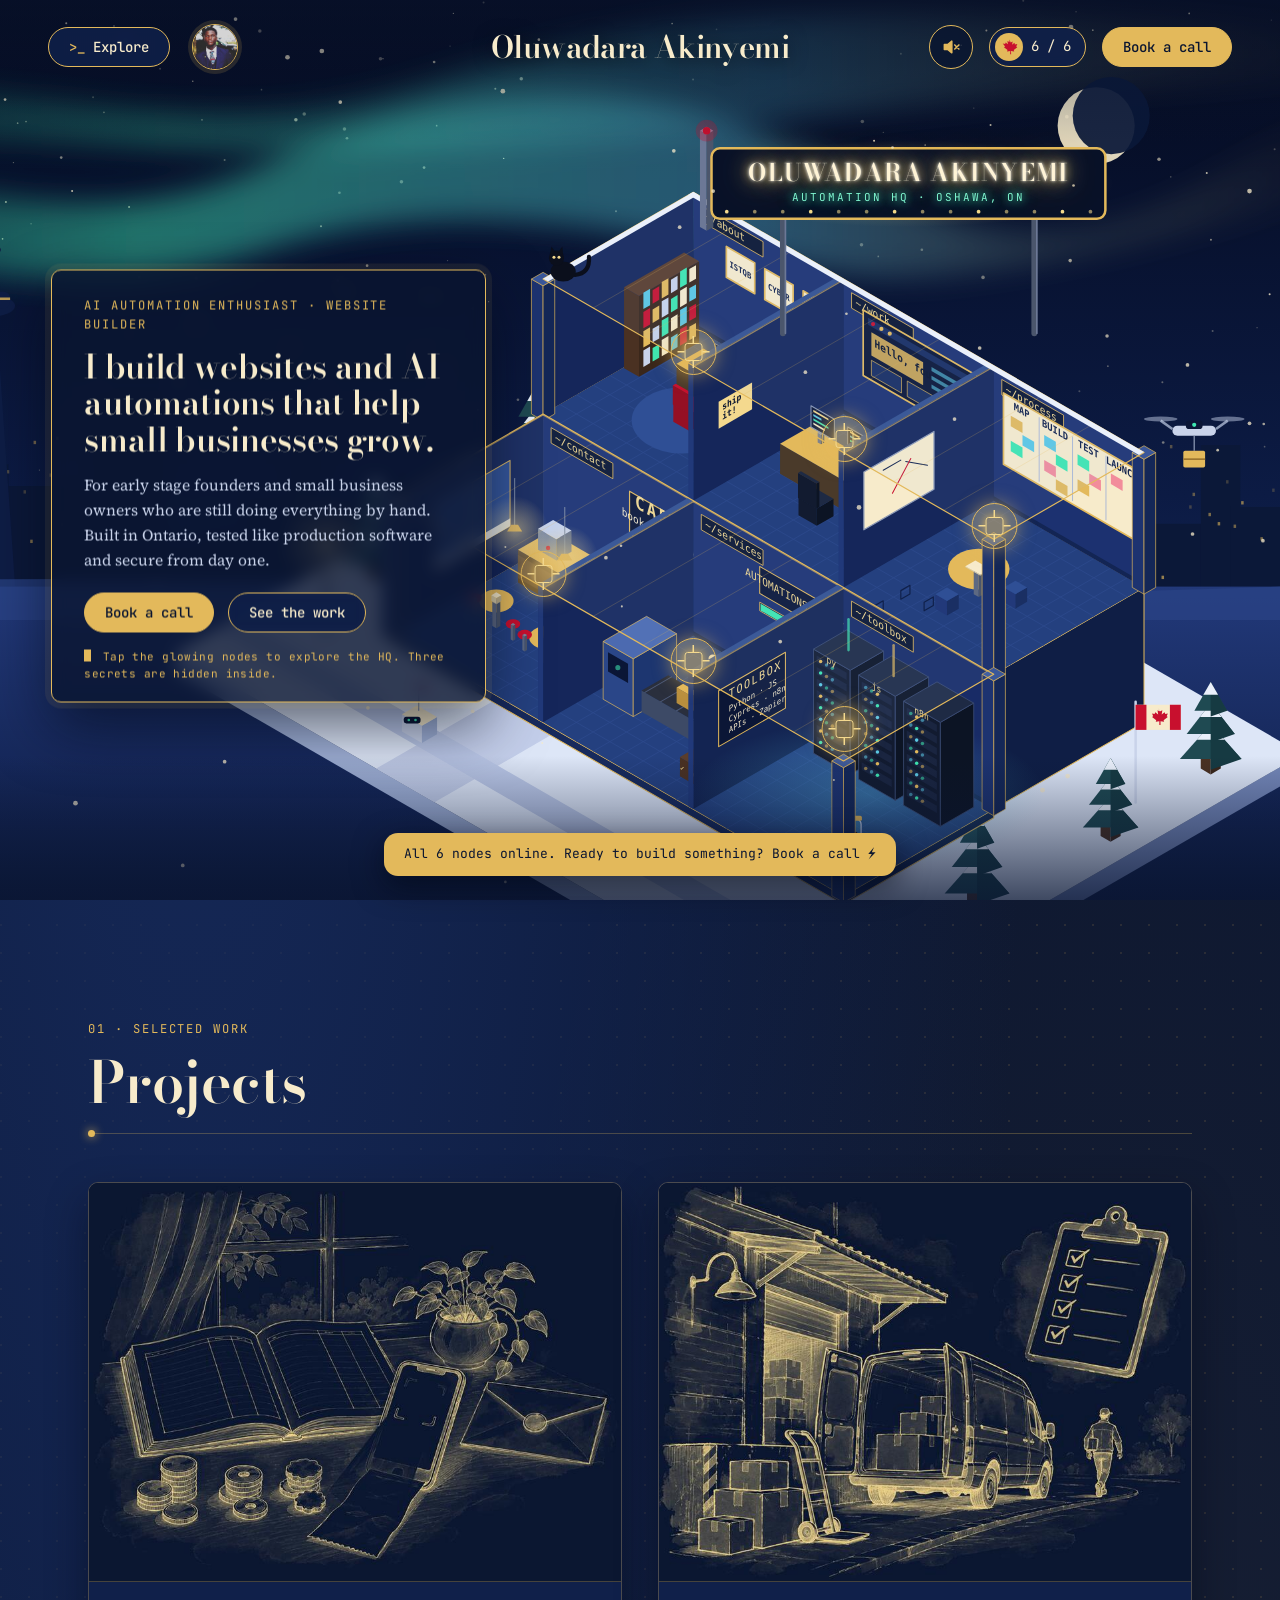
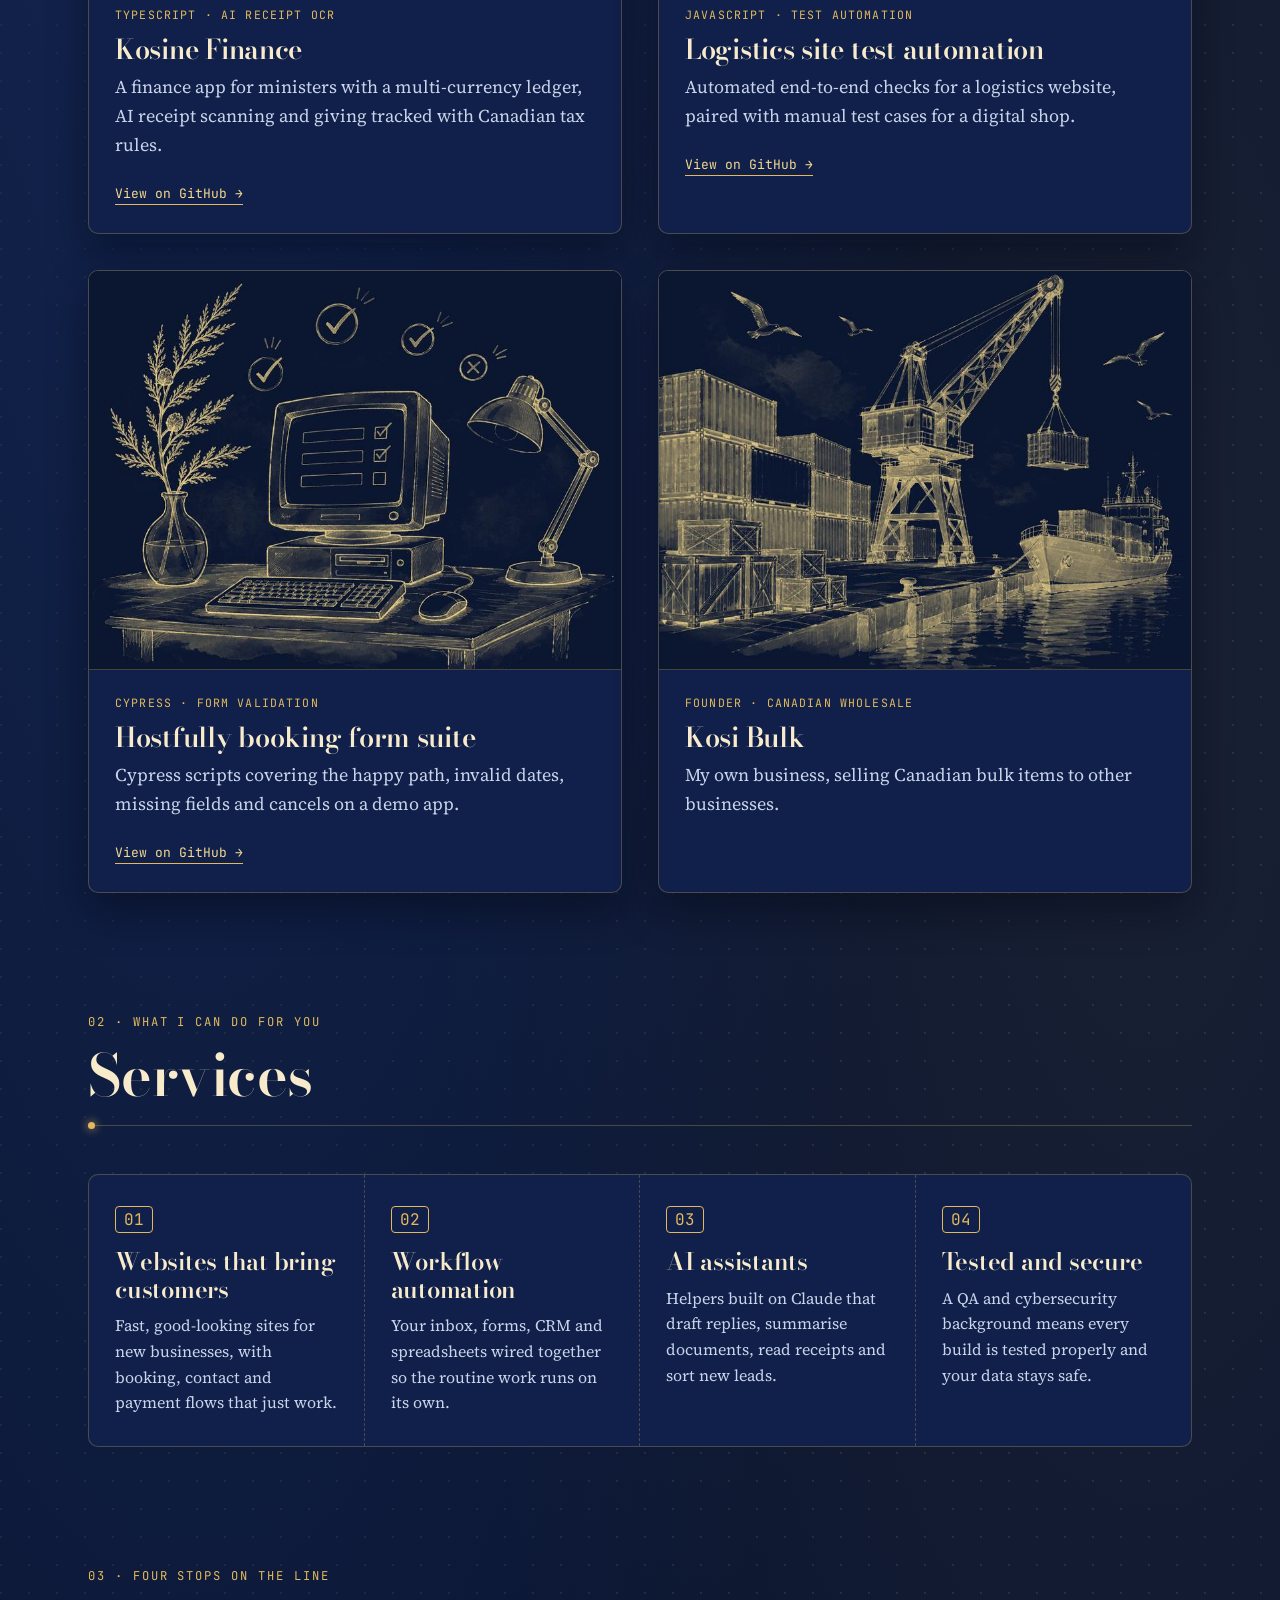
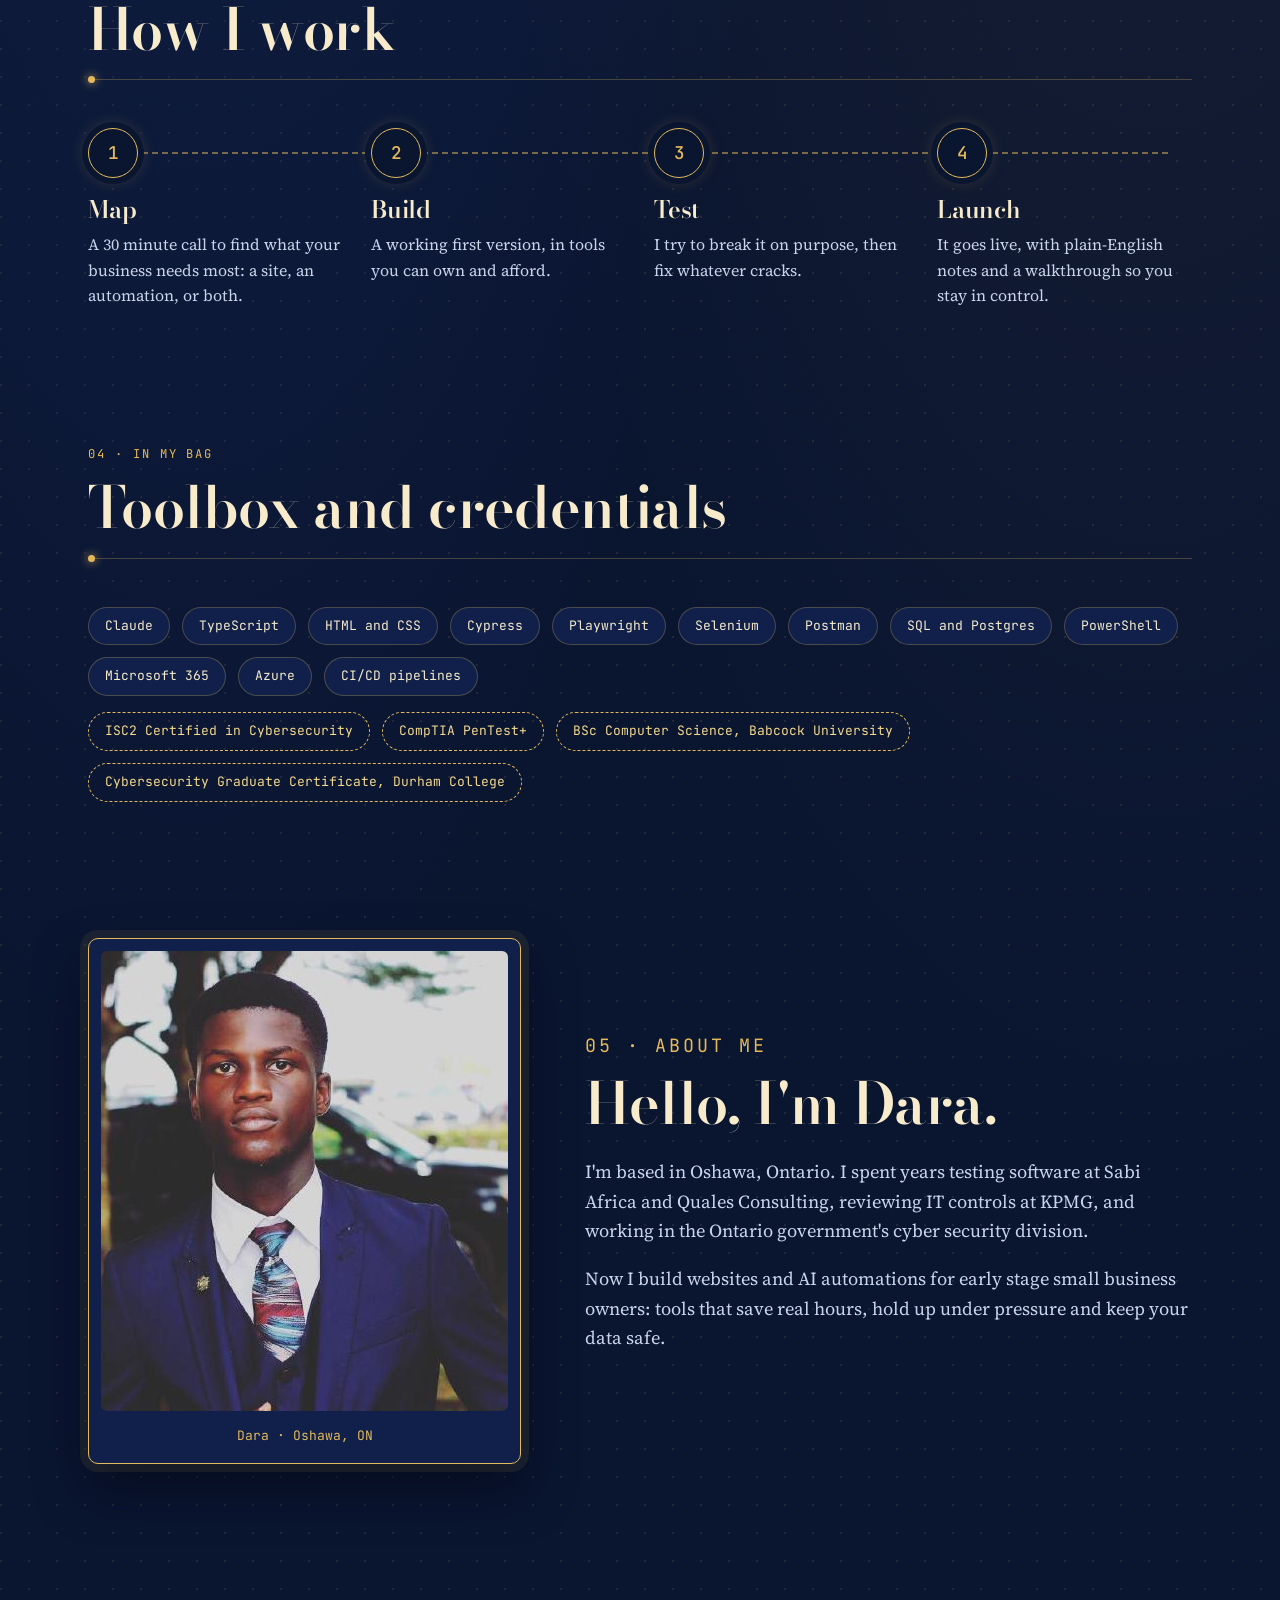
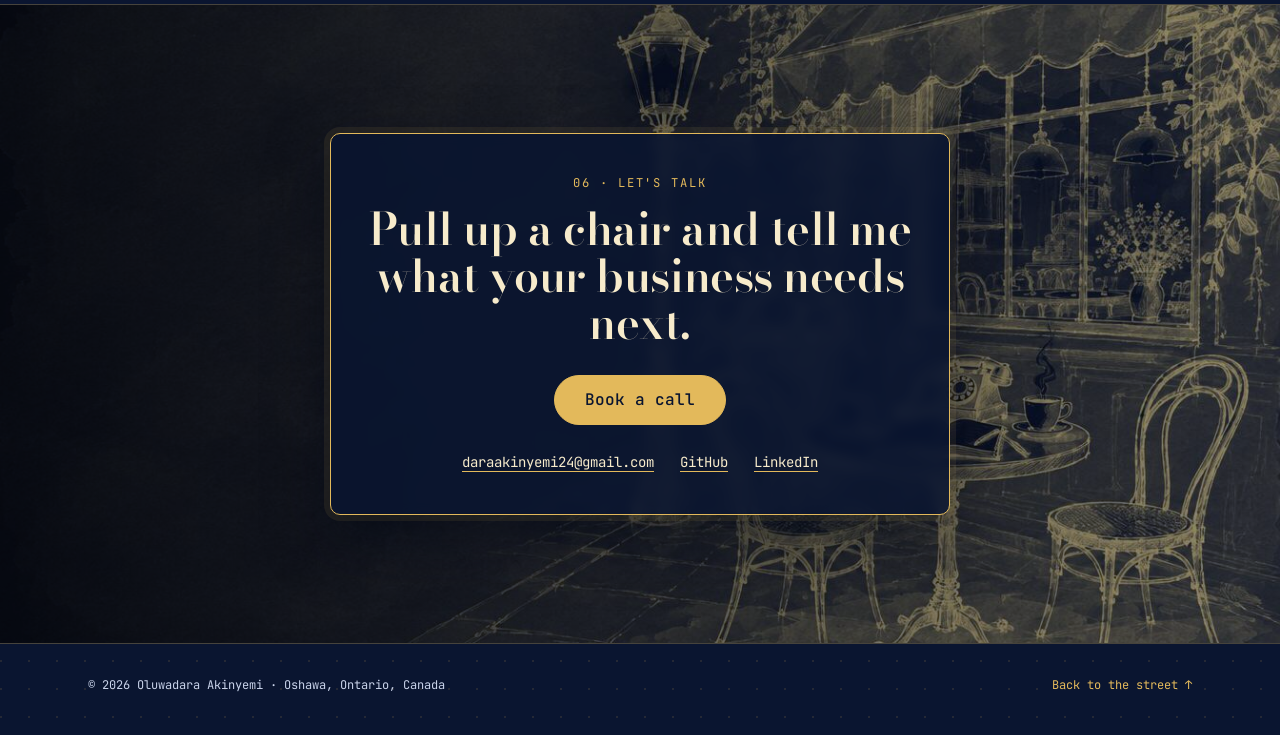
==== index.html @ 040e8339 "Add portfolio site: automation HQ hero, music, Kosi Bulk card Plain HTML, CSS and JS with no build s" ====
<!doctype html>
<html lang="en">
<head>
  <meta charset="utf-8">
  <meta name="viewport" content="width=device-width, initial-scale=1">
  <title>Oluwadara Akinyemi · AI Automation Enthusiast & Website Builder</title>
  <meta name="description" content="Oluwadara Akinyemi builds websites and AI automations for early stage small business owners and founders, from Oshawa, Ontario.">
  <meta name="theme-color" content="#0A1530">
  <link rel="canonical" href="https://oluwadara-akinyemi.netlify.app/">
  <meta property="og:url" content="https://oluwadara-akinyemi.netlify.app/">
  <link rel="icon" href="assets/favicon.svg" type="image/svg+xml">
  <meta property="og:type" content="website">
  <meta property="og:title" content="Oluwadara Akinyemi · AI Automation Enthusiast & Website Builder">
  <meta property="og:description" content="Websites and AI automations for early stage small business owners and founders.">
  <!-- After publishing, change this to the full address, e.g. https://your-name.netlify.app/assets/share.jpg -->
  <meta property="og:image" content="https://oluwadara-akinyemi.netlify.app/assets/share.jpg">
  <meta name="twitter:card" content="summary_large_image">
  <meta name="twitter:title" content="Oluwadara Akinyemi · AI Automation Enthusiast & Website Builder">
  <meta name="twitter:image" content="https://oluwadara-akinyemi.netlify.app/assets/share.jpg">
  <link rel="preconnect" href="https://fonts.googleapis.com">
  <link rel="preconnect" href="https://fonts.gstatic.com" crossorigin>
  <link href="https://fonts.googleapis.com/css2?family=Bodoni+Moda:ital,opsz,wght@0,6..96,500;0,6..96,600;1,6..96,500&family=JetBrains+Mono:wght@400;500&family=Source+Serif+4:opsz,wght@8..60,400;8..60,600&display=swap" rel="stylesheet">
  <link rel="stylesheet" href="styles.css">
</head>
<body>

<header class="topbar" id="top">
  <div class="topbar-left">
    <button class="pill" id="menuBtn" aria-expanded="false" aria-controls="menu"><span class="prompt">&gt;_</span> Explore</button>
    <a class="round" href="#about" aria-label="About Oluwadara">
      <img src="assets/oluwadara.jpg" alt="">
    </a>
  </div>
  <a class="wordmark" href="#top">Oluwadara Akinyemi</a>
  <div class="topbar-right">
    <button class="sound" id="soundBtn" type="button" aria-pressed="false" aria-label="Play background music" title="Background music"><svg viewBox="0 0 24 24" aria-hidden="true"><path class="sp" d="M4 9h4l5-4v14l-5-4H4z"/><path class="on" d="M16 8.5a5 5 0 0 1 0 7M18.5 6a8.5 8.5 0 0 1 0 12"/><path class="off" d="M16.5 9.5l5 5M21.5 9.5l-5 5"/></svg><span class="sound-eq" aria-hidden="true"><i></i><i></i><i></i></span></button>
    <span class="badge" title="Nodes you've discovered"><span class="badge-mark" aria-hidden="true"><svg viewBox="0 0 24 24"><path d="M12 2l1.6 4.2 2.9-1.4-.9 4.6 3.4-2.6.6 2.2 3.4-.6-1.5 3.6 1.5 1-5 4 .7 2.2-4.6-.9.2 4.7h-1.4l.2-4.7-4.6.9.7-2.2-5-4 1.5-1L2.5 7.8l3.4.6.6-2.2 3.4 2.6-.9-4.6 2.9 1.4z"/></svg></span><span id="found">0</span>/<span id="total">6</span></span>
    <a class="pill pill-strong" href="#contact" data-book>Book a call</a>
  </div>
</header>

<nav class="menu" id="menu" hidden>
  <p class="menu-title">~/oluwadara $ ls</p>
  <ul>
    <li><a href="#work"><span>01</span> Work</a></li>
    <li><a href="#services"><span>02</span> Services</a></li>
    <li><a href="#process"><span>03</span> How I work</a></li>
    <li><a href="#toolbox"><span>04</span> Toolbox</a></li>
    <li><a href="#about"><span>05</span> About</a></li>
    <li><a href="#contact"><span>06</span> Contact</a></li>
  </ul>
</nav>

<main>
  <section class="hero" aria-label="Introduction">
    <div class="hero-scroll" id="heroScroll">
      <div class="scene">
        <img class="scene-img" src="assets/hq.svg" alt="Isometric cutaway of a two-level automation headquarters on a snowy Canadian night: a café, a robot assembly line, a server room, a study, a website studio and a planning room, with a neon rooftop sign, a drone, a cat and the CN Tower under the northern lights." width="1920" height="1074" fetchpriority="high">
        <div class="neon" style="left:76.9%;top:20.4%" aria-hidden="true"><span class="neon-name">Oluwadara Akinyemi</span><span class="neon-sub">automation HQ · Oshawa, ON</span></div>
        <a class="spot" href="#work" style="left:72.9%;top:48.8%"><span class="spot-dot"></span><span class="spot-label"><b>01</b> /work · the website studio</span></a>
        <a class="spot" href="#services" style="left:63.5%;top:73.4%"><span class="spot-dot"></span><span class="spot-label"><b>02</b> /services · the automation line</span></a>
        <a class="spot" href="#process" style="left:82.2%;top:58.4%"><span class="spot-dot"></span><span class="spot-label"><b>03</b> /process · the planning room</span></a>
        <a class="spot" href="#toolbox" style="left:72.9%;top:81%"><span class="spot-dot"></span><span class="spot-label"><b>04</b> /toolbox · the server room</span></a>
        <a class="spot" href="#about" style="left:63.5%;top:39.1%"><span class="spot-dot"></span><span class="spot-label"><b>05</b> /about · the study</span></a>
        <a class="spot" href="#contact" style="left:54.2%;top:63.8%"><span class="spot-dot"></span><span class="spot-label"><b>06</b> /contact · the café</span></a>
        <button class="egg" type="button" style="left:55.2%;top:29.6%" data-egg="🐈 This is Byte, head of quality control. She approves every deploy by sitting on the keyboard." aria-label="Secret: the rooftop cat"></button>
        <button class="egg" type="button" style="left:94.7%;top:47%" data-egg="🚁 Delivery drone inbound, carrying a freshly launched website to its new owner." aria-label="Secret: the drone"></button>
        <button class="egg" type="button" style="left:73.3%;top:92%" data-egg="🐞 The bug jar. Every bug gets caught here in testing, before it ever reaches your customers." aria-label="Secret: the bug jar"></button>
      </div>
    </div>
    <div class="hero-card">
      <p class="eyebrow">AI Automation Enthusiast · Website Builder</p>
      <h1>I build websites and AI automations that help small businesses grow.</h1>
      <p class="hero-sub">For early stage founders and small business owners who are still doing everything by hand. Built in Ontario, tested like production software and secure from day one.</p>
      <div class="hero-actions">
        <a class="pill pill-strong" href="#contact" data-book>Book a call</a>
        <a class="pill" href="#work">See the work</a>
      </div>
      <p class="hint"><span class="blink"></span> Tap the glowing nodes to explore the HQ. Three secrets are hidden inside.</p>
    </div>
  </section>

  <section class="section" id="work" data-discover>
    <div class="section-head">
      <p class="eyebrow">01 · Selected work</p>
      <h2>Projects</h2>
    </div>
    <div class="grid">
      <article class="card">
        <div class="card-img"><img src="assets/kosine-finance.jpg" alt="Sketch of a ledger, coins and a phone scanning a receipt" loading="lazy" width="800" height="603"></div>
        <div class="card-body">
          <p class="tag">TypeScript · AI receipt OCR</p>
          <h3>Kosine Finance</h3>
          <p>A finance app for ministers with a multi-currency ledger, AI receipt scanning and giving tracked with Canadian tax rules.</p>
          <a class="link" href="https://github.com/darlex24/kosine-finance" target="_blank" rel="noopener">View on GitHub</a>
        </div>
      </article>
      <article class="card">
        <div class="card-img"><img src="assets/logistics-tests.jpg" alt="Sketch of a delivery van at a loading dock with a checklist" loading="lazy" width="800" height="603"></div>
        <div class="card-body">
          <p class="tag">JavaScript · Test automation</p>
          <h3>Logistics site test automation</h3>
          <p>Automated end-to-end checks for a logistics website, paired with manual test cases for a digital shop.</p>
          <a class="link" href="https://github.com/darlex24/interview-assessment-solution" target="_blank" rel="noopener">View on GitHub</a>
        </div>
      </article>
      <article class="card">
        <div class="card-img"><img src="assets/booking-form-tests.jpg" alt="Sketch of a vintage computer with tick marks and a cypress branch" loading="lazy" width="800" height="603"></div>
        <div class="card-body">
          <p class="tag">Cypress · Form validation</p>
          <h3>Hostfully booking form suite</h3>
          <p>Cypress scripts covering the happy path, invalid dates, missing fields and cancels on a demo app.</p>
          <a class="link" href="https://github.com/darlex24/Hostfully-assessment-1" target="_blank" rel="noopener">View on GitHub</a>
        </div>
      </article>
      <article class="card">
        <div class="card-img"><img src="assets/b2bbulk.jpg" alt="Sketch of a harbour with shipping containers and a cargo crane, for Kosi Bulk" loading="lazy" width="800" height="603"></div>
        <div class="card-body">
          <p class="tag">Founder · Canadian wholesale</p>
          <h3>Kosi Bulk</h3>
          <p>My own business, selling Canadian bulk items to other businesses.</p>
        </div>
      </article>
    </div>
  </section>

  <section class="section" id="services" data-discover>
    <div class="section-head">
      <p class="eyebrow">02 · What I can do for you</p>
      <h2>Services</h2>
    </div>
    <div class="services">
      <div class="service">
        <span class="num">01</span>
        <h3>Websites that bring customers</h3>
        <p>Fast, good-looking sites for new businesses, with booking, contact and payment flows that just work.</p>
      </div>
      <div class="service">
        <span class="num">02</span>
        <h3>Workflow automation</h3>
        <p>Your inbox, forms, CRM and spreadsheets wired together so the routine work runs on its own.</p>
      </div>
      <div class="service">
        <span class="num">03</span>
        <h3>AI assistants</h3>
        <p>Helpers built on Claude that draft replies, summarise documents, read receipts and sort new leads.</p>
      </div>
      <div class="service">
        <span class="num">04</span>
        <h3>Tested and secure</h3>
        <p>A QA and cybersecurity background means every build is tested properly and your data stays safe.</p>
      </div>
    </div>
  </section>

  <section class="section" id="process" data-discover>
    <div class="section-head">
      <p class="eyebrow">03 · Four stops on the line</p>
      <h2>How I work</h2>
    </div>
    <ol class="steps">
      <li><span class="step-no">1</span><h3>Map</h3><p>A 30 minute call to find what your business needs most: a site, an automation, or both.</p></li>
      <li><span class="step-no">2</span><h3>Build</h3><p>A working first version, in tools you can own and afford.</p></li>
      <li><span class="step-no">3</span><h3>Test</h3><p>I try to break it on purpose, then fix whatever cracks.</p></li>
      <li><span class="step-no">4</span><h3>Launch</h3><p>It goes live, with plain-English notes and a walkthrough so you stay in control.</p></li>
    </ol>
  </section>

  <!-- TESTIMONIALS: hidden until real quotes are added. Remove the "hidden" attribute after filling them in. -->
  <section class="section" id="testimonials" hidden>
    <div class="section-head">
      <p class="eyebrow">Kind words</p>
      <h2>Testimonials</h2>
    </div>
    <div class="quotes">
      <!--
      <figure class="quote">
        <blockquote>Their words go here.</blockquote>
        <figcaption><strong>Name</strong> Role, Company</figcaption>
      </figure>
      -->
    </div>
  </section>

  <section class="section" id="toolbox" data-discover>
    <div class="section-head">
      <p class="eyebrow">04 · In my bag</p>
      <h2>Toolbox and credentials</h2>
    </div>
    <ul class="chips">
      <li>Claude</li><li>TypeScript</li><li>HTML and CSS</li><li>Cypress</li><li>Playwright</li><li>Selenium</li><li>Postman</li><li>SQL and Postgres</li><li>PowerShell</li><li>Microsoft 365</li><li>Azure</li><li>CI/CD pipelines</li>
    </ul>
    <ul class="chips chips-cert">
      <li>ISC2 Certified in Cybersecurity</li><li>CompTIA PenTest+</li><li>BSc Computer Science, Babcock University</li><li>Cybersecurity Graduate Certificate, Durham College</li>
    </ul>
  </section>

  <section class="section about" id="about" data-discover>
    <div class="about-photo">
      <img src="assets/oluwadara.jpg" alt="Portrait of Oluwadara Akinyemi" loading="lazy" width="460" height="460">
    </div>
    <div class="about-text">
      <p class="eyebrow">05 · About me</p>
      <h2>Hello, I'm Dara.</h2>
      <p>I'm based in Oshawa, Ontario. I spent years testing software at Sabi Africa and Quales Consulting, reviewing IT controls at KPMG, and working in the Ontario government's cyber security division.</p>
      <p>Now I build websites and AI automations for early stage small business owners: tools that save real hours, hold up under pressure and keep your data safe.</p>
    </div>
  </section>

  <section class="contact" id="contact" data-discover>
    <img class="contact-bg" src="assets/cafe.jpg" alt="" loading="lazy">
    <div class="contact-card">
      <p class="eyebrow">06 · Let's talk</p>
      <h2>Pull up a chair and tell me what your business needs next.</h2>
      <a class="pill pill-strong pill-lg" href="#contact" data-book>Book a call</a>
      <ul class="contact-links">
        <li><a href="mailto:daraakinyemi24@gmail.com">daraakinyemi24@gmail.com</a></li>
        <li><a href="https://github.com/darlex24" target="_blank" rel="noopener">GitHub</a></li>
        <li><a href="https://www.linkedin.com/in/oluwadara-akinyemi/" target="_blank" rel="noopener">LinkedIn</a></li>
      </ul>
    </div>
  </section>
</main>

<footer class="footer">
  <p>© <span id="year">2026</span> Oluwadara Akinyemi · Oshawa, Ontario, Canada</p>
  <a href="#top">Back to the street ↑</a>
</footer>

<div class="toast" id="toast" role="status" aria-live="polite"></div>

<script src="script.js"></script>
</body>
</html>
---- styles.css ----
:root {
  --night: #0A1530;      /* page background */
  --navy: #10204A;       /* cards, panels */
  --navy-2: #182D61;     /* hover / raised */
  --line: rgba(227,185,91,.28);
  --gold: #E3B95B;       /* accent */
  --gold-2: #F4D98E;     /* glow */
  --cream: #F7EBCB;      /* headings */
  --text: #C9D3EA;       /* body copy */
  --maple: #C8102E;      /* Canadian red, used sparingly */
  --shadow: 0 0 0 1px var(--line), 0 18px 40px rgba(2,6,20,.55);
  --radius: 10px;
  --display: "Bodoni Moda", "Didot", Georgia, serif;
  --mono: "JetBrains Mono", ui-monospace, Menlo, monospace;
  --body: "Source Serif 4", Georgia, serif;
  --max: 1200px;
}

* { box-sizing: border-box; }
html { scroll-behavior: smooth; }
body {
  margin: 0;
  background: var(--night);
  background-image:
    radial-gradient(ellipse at 15% 0%, rgba(24,45,97,.9), transparent 55%),
    radial-gradient(ellipse at 90% 40%, rgba(227,185,91,.07), transparent 45%),
    radial-gradient(circle at 1px 1px, rgba(227,185,91,.12) 1px, transparent 0);
  background-size: auto, auto, 28px 28px;
  color: var(--text);
  font-family: var(--body);
  font-size: 18px;
  line-height: 1.6;
  -webkit-font-smoothing: antialiased;
}
img { max-width: 100%; display: block; }
a { color: inherit; }
h1, h2, h3 { font-family: var(--display); font-weight: 600; color: var(--cream); margin: 0; letter-spacing: -0.01em; }
h2 { font-size: clamp(2.2rem, 5vw, 3.6rem); line-height: 1.05; }
h3 { font-size: 1.5rem; line-height: 1.15; }
p { margin: 0 0 1em; }
.eyebrow {
  font-family: var(--mono);
  font-size: .76rem;
  letter-spacing: .16em;
  text-transform: uppercase;
  color: var(--gold);
  margin-bottom: .8rem;
}

/* ---------- Buttons ---------- */
.pill { white-space: nowrap;
  display: inline-flex; align-items: center; justify-content: center; gap: 8px;
  font-family: var(--mono); font-size: 14px; line-height: 1; font-weight: 500;
  color: var(--cream); text-decoration: none;
  background: rgba(16,32,74,.85);
  border: 1px solid var(--gold);
  border-radius: 999px;
  padding: 12px 20px;
  backdrop-filter: blur(6px);
  cursor: pointer;
  transition: transform .18s ease, box-shadow .18s ease, background .18s ease, color .18s ease;
}
.pill:hover { transform: translateY(-1px); box-shadow: 0 0 0 4px rgba(227,185,91,.18), 0 0 24px rgba(227,185,91,.35); }
.pill:active { transform: translateY(1px); }
.pill-strong { background: var(--gold); color: var(--night); }
.pill-strong:hover { background: var(--gold-2); color: var(--night); }
.pill-lg { font-size: 16px; padding: 16px 30px; }
.prompt { color: var(--gold); }
.pill:focus-visible, .round:focus-visible, .spot:focus-visible, .link:focus-visible { outline: 2px dashed var(--gold); outline-offset: 4px; }

.round {
  width: 46px; height: 46px; border-radius: 50%;
  border: 1.5px solid var(--gold);
  box-shadow: 0 0 0 4px rgba(227,185,91,.15);
  overflow: hidden; display: inline-block; flex: none;
  transition: transform .2s ease;
}
.round:hover { transform: scale(1.06); }
.round img { width: 100%; height: 100%; object-fit: cover; }

/* ---------- Top bar ---------- */
.topbar {
  position: fixed; inset: 0 0 auto 0; z-index: 50;
  display: grid; grid-template-columns: 1fr auto 1fr; align-items: center;
  padding: 22px 48px;
  pointer-events: none;
  transition: background .3s ease, padding .3s ease;
}
.topbar > * { pointer-events: auto; }
.topbar.scrolled { background: rgba(10,21,48,.88); backdrop-filter: blur(10px); padding: 12px 48px; border-bottom: 1px solid var(--line); }
.topbar-left { display: flex; gap: 22px; align-items: center; }
.topbar-right { display: flex; gap: 16px; align-items: center; justify-content: flex-end; }
.wordmark {
  font-family: var(--display); font-weight: 600;
  font-size: clamp(1.25rem, 2.4vw, 2rem);
  color: var(--cream); text-decoration: none; letter-spacing: -0.02em;
  white-space: nowrap;
  text-shadow: 0 2px 18px rgba(2,6,20,.8);
}
.badge {
  display: inline-flex; align-items: center; gap: 8px;
  font-family: var(--mono); font-size: 14px; color: var(--cream);
  background: rgba(16,32,74,.85); backdrop-filter: blur(6px);
  border: 1px solid var(--gold); border-radius: 999px;
  padding: 5px 14px 5px 5px;
}
.badge-mark { width: 28px; height: 28px; border-radius: 50%; background: var(--gold); display: grid; place-items: center; }
.badge-mark svg { width: 17px; height: 17px; fill: var(--maple); }
.badge.bump { animation: bump .6s ease; }
@keyframes bump { 40% { transform: scale(1.12); box-shadow: 0 0 24px rgba(227,185,91,.7); } }

.menu {
  position: fixed; top: 84px; left: 48px; z-index: 60;
  background: rgba(10,21,48,.96); border: 1px solid var(--gold); border-radius: var(--radius);
  box-shadow: var(--shadow);
  padding: 12px 0; min-width: 240px;
  animation: drop .2s ease;
}
@keyframes drop { from { opacity: 0; transform: translateY(-6px); } }
.menu-title { font-family: var(--mono); font-size: 12px; color: var(--gold); padding: 4px 22px 8px; margin: 0; border-bottom: 1px solid var(--line); }
.menu ul { list-style: none; margin: 0; padding: 6px 0 0; }
.menu a { display: flex; gap: 14px; align-items: baseline; padding: 9px 22px; font-family: var(--display); font-size: 1.3rem; color: var(--cream); text-decoration: none; }
.menu a span { font-family: var(--mono); font-size: 12px; color: var(--gold); }
.menu a:hover { background: var(--navy-2); }

/* ---------- Hero ---------- */
.hero { position: relative; height: 100vh; height: 100svh; min-height: 560px; overflow: hidden; background: var(--night); }
.hero-scroll { position: absolute; inset: 0; overflow: hidden; }
.scene {
  container-type: inline-size;
  position: absolute; left: 50%; top: 50%;
  width: max(100vw, calc(100svh * 1920 / 1074));
  aspect-ratio: 1920 / 1074;
  transform: translate(-50%, -50%);
}
.scene-img { width: 100%; height: 100%; object-fit: cover; animation: drift 30s ease-in-out infinite alternate; transform-origin: 50% 60%; }
@keyframes drift { to { transform: scale(1.02); } }
.hero::after {
  content: ""; position: absolute; inset: 0; pointer-events: none;
  background: linear-gradient(180deg, rgba(10,21,48,.5) 0%, transparent 16%, transparent 84%, rgba(10,21,48,.75) 100%);
}

.spot { position: absolute; z-index: 3; transform: translate(-50%,-50%); text-decoration: none; display: block; width: 46px; height: 46px; }
.spot-dot {
  position: absolute; inset: 0; border-radius: 50%;
  background: rgba(10,21,48,.75);
  border: 1.5px solid var(--gold);
  box-shadow: 0 0 0 0 rgba(244,217,142,.8), 0 0 18px rgba(227,185,91,.55);
  animation: ping 2.8s ease-out infinite;
  transition: transform .2s ease, background .2s ease;
}
/* a glowing node with four circuit traces */
.spot-dot::before {
  content: ""; position: absolute; inset: 13px; border-radius: 3px;
  border: 1.5px solid var(--gold-2); background: rgba(227,185,91,.25);
  box-shadow: 0 0 10px var(--gold);
}
.spot-dot::after {
  content: ""; position: absolute; inset: 6px;
  background:
    linear-gradient(var(--gold-2), var(--gold-2)) 50% 0 / 1.5px 7px no-repeat,
    linear-gradient(var(--gold-2), var(--gold-2)) 50% 100% / 1.5px 7px no-repeat,
    linear-gradient(var(--gold-2), var(--gold-2)) 0 50% / 7px 1.5px no-repeat,
    linear-gradient(var(--gold-2), var(--gold-2)) 100% 50% / 7px 1.5px no-repeat;
  animation: spin 12s linear infinite;
}
@keyframes spin { to { transform: rotate(360deg); } }
.spot:nth-of-type(2) .spot-dot { animation-delay: .45s; }
.spot:nth-of-type(3) .spot-dot { animation-delay: .9s; }
.spot:nth-of-type(4) .spot-dot { animation-delay: 1.35s; }
.spot:nth-of-type(5) .spot-dot { animation-delay: 1.8s; }
.spot:nth-of-type(6) .spot-dot { animation-delay: 2.25s; }
@keyframes ping {
  0% { box-shadow: 0 0 0 0 rgba(244,217,142,.85), 0 0 18px rgba(227,185,91,.55); }
  70% { box-shadow: 0 0 0 20px rgba(244,217,142,0), 0 0 18px rgba(227,185,91,.55); }
  100% { box-shadow: 0 0 0 0 rgba(244,217,142,0), 0 0 18px rgba(227,185,91,.55); }
}
.spot:hover .spot-dot, .spot:focus-visible .spot-dot { transform: scale(1.12); background: rgba(227,185,91,.35); }
.spot-label {
  position: absolute; left: 50%; bottom: calc(100% + 10px); transform: translate(-50%, 6px);
  white-space: nowrap; font-family: var(--mono); font-size: 12px; color: var(--cream);
  background: rgba(10,21,48,.94); border: 1px solid var(--gold); border-radius: 6px;
  padding: 7px 12px; box-shadow: 0 8px 24px rgba(2,6,20,.6);
  opacity: 0; pointer-events: none; transition: opacity .2s ease, transform .2s ease;
}
.spot-label b { color: var(--gold); font-weight: 500; margin-right: 4px; }
.spot:hover .spot-label, .spot:focus-visible .spot-label { opacity: 1; transform: translate(-50%, 0); }
.spot.seen .spot-dot { animation: none; background: rgba(227,185,91,.3); }

.hero-card {
  position: absolute; z-index: 4; left: clamp(24px, 4vw, 64px); top: 54%; transform: translateY(-50%);
  width: min(470px, 34vw);
  text-align: left;
  background: rgba(10,21,48,.82);
  backdrop-filter: blur(8px);
  border: 1px solid var(--gold); border-radius: var(--radius);
  box-shadow: 0 0 0 6px rgba(227,185,91,.08), 0 24px 60px rgba(2,6,20,.6);
  padding: 26px 32px 18px;
}
.hero-card h1 { font-size: clamp(1.6rem, 2.6vw, 2.2rem); line-height: 1.1; margin-bottom: 14px; }
.hero-sub { font-size: .98rem; color: var(--text); max-width: 31em; margin: 0 0 20px; }
.hero-actions { display: flex; gap: 14px; justify-content: flex-start; flex-wrap: wrap; }
.hint { font-family: var(--mono); font-size: 11px; letter-spacing: .04em; color: var(--gold); margin: 16px 0 0; }
.blink { display: inline-block; width: 7px; height: 12px; background: var(--gold); vertical-align: -1px; margin-right: 4px; animation: blink 1.1s steps(1) infinite; }
@keyframes blink { 50% { opacity: 0; } }

/* Neon rooftop sign (real text, so it stays sharp and readable) */
.neon {
  position: absolute; z-index: 2; transform: translate(-50%, -50%);
  display: flex; flex-direction: column; align-items: center; justify-content: center; gap: .25cqw;
  pointer-events: none; text-align: center;
}
.neon-name {
  font-family: var(--display); font-weight: 600; font-size: 1.5cqw; line-height: 1;
  letter-spacing: .05em; text-transform: uppercase; color: #FFF4D6; white-space: nowrap;
  text-shadow: 0 0 .2cqw #fff, 0 0 .6cqw var(--gold-2), 0 0 1.3cqw var(--gold), 0 0 2.4cqw rgba(227,185,91,.8);
  animation: neon 7s infinite;
}
.neon-sub {
  font-family: var(--mono); font-size: .68cqw; letter-spacing: .18em; text-transform: uppercase; color: #7FF5CF;
  text-shadow: 0 0 .5cqw #3EE6B0, 0 0 1cqw rgba(62,230,176,.7); white-space: nowrap;
}
@keyframes neon { 0%, 18%, 20%, 22%, 62%, 64%, 100% { opacity: 1; } 19%, 21%, 63% { opacity: .35; } }

/* Hidden easter eggs */
.egg {
  position: absolute; z-index: 3; transform: translate(-50%, -50%);
  width: 44px; height: 44px; border-radius: 50%; padding: 0; cursor: pointer;
  background: transparent; border: 1.5px dashed transparent; transition: border-color .2s ease, background .2s ease;
}
.egg:hover, .egg:focus-visible { border-color: var(--gold-2); background: rgba(244,217,142,.12); outline: none; }
.egg.found { border-color: rgba(244,217,142,.35); }

/* Sound toggle */
.sound {
  position: relative; width: 44px; height: 44px; border-radius: 50%; padding: 0; cursor: pointer;
  display: inline-grid; place-items: center; color: var(--gold);
  background: rgba(10,21,48,.78); border: 1px solid var(--gold); transition: background .2s ease;
}
.sound:hover { background: var(--navy-2); }
.sound svg { width: 20px; height: 20px; fill: none; stroke: currentColor; stroke-width: 1.8; stroke-linecap: round; stroke-linejoin: round; }
.sound .sp { fill: currentColor; }
.sound .on { display: none; }
.sound[aria-pressed="true"] .on { display: inline; }
.sound[aria-pressed="true"] .off { display: none; }
.sound-eq { position: absolute; right: -2px; bottom: -2px; display: none; gap: 2px; align-items: flex-end; height: 10px; padding: 2px 3px; border-radius: 4px; background: var(--gold); }
.sound-eq i { width: 2px; background: var(--night); animation: eq .9s ease-in-out infinite; }
.sound-eq i:nth-child(2) { animation-delay: -.3s; } .sound-eq i:nth-child(3) { animation-delay: -.6s; }
@keyframes eq { 0%, 100% { height: 3px; } 50% { height: 8px; } }
.sound[aria-pressed="true"] .sound-eq { display: flex; }
.sound:not([aria-pressed="true"])::after {
  content: ""; position: absolute; inset: -5px; border-radius: 50%; border: 1px solid var(--gold-2);
  animation: nudge 2.6s ease-out 1.5s 3; opacity: 0;
}
@keyframes nudge { 0% { opacity: .9; transform: scale(.9); } 100% { opacity: 0; transform: scale(1.35); } }

/* ---------- Sections ---------- */
.section { max-width: var(--max); margin: 0 auto; padding: 120px 48px 0; }
.section-head { display: flex; flex-direction: column; margin-bottom: 48px; border-bottom: 1px solid var(--line); padding-bottom: 20px; position: relative; }
.section-head::after { content: ""; position: absolute; left: 0; bottom: -4px; width: 7px; height: 7px; border-radius: 50%; background: var(--gold); box-shadow: 0 0 10px var(--gold); }

.grid { display: grid; grid-template-columns: repeat(2, 1fr); gap: 36px; }
.card {
  background: var(--navy);
  border: 1px solid var(--line); border-radius: var(--radius);
  box-shadow: 0 18px 40px rgba(2,6,20,.45);
  overflow: hidden;
  transition: transform .25s ease, box-shadow .25s ease, border-color .25s ease;
}
.card:hover { transform: translateY(-4px); border-color: var(--gold); box-shadow: 0 0 0 4px rgba(227,185,91,.1), 0 26px 50px rgba(2,6,20,.6); }
.card-img { aspect-ratio: 4 / 3; overflow: hidden; border-bottom: 1px solid var(--line); background: var(--night); }
.card-img img { width: 100%; height: 100%; object-fit: cover; transition: transform .6s ease, filter .6s ease; }
.card:hover .card-img img { transform: scale(1.05); filter: brightness(1.15) saturate(1.2); }
.card-body { padding: 24px 26px 26px; }
.card-body h3 { margin-bottom: 8px; font-size: 1.7rem; }
.tag { font-family: var(--mono); font-size: .72rem; letter-spacing: .1em; text-transform: uppercase; color: var(--gold) !important; margin-bottom: 10px; }
.link { font-family: var(--mono); font-size: 13px; color: var(--gold-2); text-decoration: none; border-bottom: 1px solid var(--gold); padding-bottom: 2px; }
.link::after { content: " →"; }
.link:hover { color: var(--night); background: var(--gold); }

.services { display: grid; grid-template-columns: repeat(4, 1fr); border: 1px solid var(--line); border-radius: var(--radius); background: var(--navy); overflow: hidden; }
.service { padding: 30px 26px; border-right: 1px dashed var(--line); transition: background .25s ease; }
.service:last-child { border-right: 0; }
.service:hover { background: var(--navy-2); }
.service h3 { margin: 14px 0 10px; }
.service p { font-size: 1rem; margin: 0; }
.num { font-family: var(--mono); font-size: 1rem; color: var(--gold); border: 1px solid var(--gold); border-radius: 4px; padding: 2px 8px; }

.steps { list-style: none; margin: 0; padding: 0; display: grid; grid-template-columns: repeat(4, 1fr); gap: 28px; position: relative; }
.steps::before { content: ""; position: absolute; left: 24px; right: 24px; top: 24px; border-top: 2px dashed var(--gold); opacity: .5; }
.steps li { position: relative; }
.step-no {
  position: relative; display: grid; place-items: center;
  width: 50px; height: 50px; border-radius: 50%;
  background: var(--night); border: 1.5px solid var(--gold);
  font-family: var(--mono); font-weight: 500; font-size: 1.1rem; color: var(--gold);
  box-shadow: 0 0 0 6px var(--night), 0 0 18px rgba(227,185,91,.35);
  margin-bottom: 18px;
}
.steps h3 { margin-bottom: 8px; }
.steps p { font-size: 1rem; }

.quotes { display: grid; grid-template-columns: repeat(3, 1fr); gap: 28px; }
.quote { margin: 0; background: var(--navy); border: 1px solid var(--line); border-radius: var(--radius); padding: 28px; }
.quote blockquote { margin: 0 0 18px; font-family: var(--display); font-style: italic; font-size: 1.25rem; line-height: 1.35; color: var(--cream); }
.quote figcaption { font-family: var(--mono); font-size: 12px; color: var(--gold); }
.quote figcaption strong { display: block; color: var(--cream); }

.chips { list-style: none; margin: 0 0 16px; padding: 0; display: flex; flex-wrap: wrap; gap: 12px; }
.chips li {
  font-family: var(--mono); font-size: 13px; color: var(--cream);
  background: var(--navy); border: 1px solid var(--line); border-radius: 999px;
  padding: 8px 16px; transition: border-color .2s ease, box-shadow .2s ease;
}
.chips li:hover { border-color: var(--gold); box-shadow: 0 0 14px rgba(227,185,91,.3); }
.chips-cert li { background: transparent; border-style: dashed; border-color: var(--gold); color: var(--gold-2); }

.about { display: grid; grid-template-columns: 5fr 7fr; gap: 64px; align-items: center; }
.about-photo {
  position: relative; border: 1px solid var(--gold); border-radius: var(--radius);
  box-shadow: 0 0 0 8px rgba(227,185,91,.08), 0 24px 50px rgba(2,6,20,.6);
  overflow: hidden; background: var(--navy);
  padding: 12px 12px 52px;
}
.about-photo img { width: 100%; aspect-ratio: 1 / 1; object-fit: cover; border-radius: 6px; }
.about-photo::after { content: "Dara · Oshawa, ON"; position: absolute; bottom: 16px; left: 0; right: 0; text-align: center; font-family: var(--mono); font-size: 13px; color: var(--gold); }
.about-text h2 { margin-bottom: 24px; }
.about-text p { font-size: 1.15rem; }

.contact { position: relative; margin-top: 140px; min-height: 640px; display: grid; place-items: center; overflow: hidden; background: var(--night); border-top: 1px solid var(--line); border-bottom: 1px solid var(--line); }
.contact-bg { position: absolute; inset: 0; width: 100%; height: 100%; object-fit: cover; object-position: 75% 50%; }
.contact::before { content: ""; position: absolute; inset: 0; z-index: 1; background: linear-gradient(90deg, rgba(10,21,48,.9) 0%, rgba(10,21,48,.55) 45%, rgba(16,32,74,.35) 100%); mix-blend-mode: multiply; }
.contact-card {
  position: relative; z-index: 2; text-align: center;
  width: min(620px, calc(100% - 32px));
  background: rgba(10,21,48,.88); backdrop-filter: blur(6px);
  border: 1px solid var(--gold); border-radius: var(--radius);
  box-shadow: 0 0 0 6px rgba(227,185,91,.08), 0 24px 60px rgba(2,6,20,.6);
  padding: 40px 36px;
}
.contact-card h2 { font-size: clamp(1.9rem, 4vw, 2.8rem); margin-bottom: 28px; }
.contact-links { list-style: none; padding: 0; margin: 26px 0 0; display: flex; gap: 10px 26px; justify-content: center; flex-wrap: wrap; font-family: var(--mono); font-size: 14px; }
.contact-links a { color: var(--cream); text-decoration: none; border-bottom: 1px solid var(--gold); overflow-wrap: anywhere; }
.contact-links a:hover { color: var(--gold-2); }

.footer { max-width: var(--max); margin: 0 auto; padding: 32px 48px 40px; display: flex; justify-content: space-between; gap: 16px; flex-wrap: wrap; font-family: var(--mono); font-size: 12px; color: var(--text); }
.footer p { margin: 0; }
.footer a { text-decoration: none; color: var(--gold); }

.toast {
  position: fixed; left: 50%; bottom: 24px; z-index: 70; transform: translate(-50%, 220%); visibility: hidden;
  background: var(--gold); color: var(--night); font-family: var(--mono); font-size: 13px;
  border-radius: 14px; box-shadow: 0 10px 30px rgba(2,6,20,.6);
  padding: 12px 20px; transition: transform .35s ease; width: max-content; max-width: min(560px, calc(100% - 32px)); text-align: center; line-height: 1.45;
}
.toast.show { transform: translate(-50%, 0); visibility: visible; }

/* Reveal on scroll */
.reveal { opacity: 0; transform: translateY(24px); transition: opacity .8s ease, transform .8s ease; }
.reveal.in { opacity: 1; transform: none; }

@media (prefers-reduced-motion: reduce) {
  *, *::before, *::after { animation: none !important; transition: none !important; }
  html { scroll-behavior: auto; }
  .reveal { opacity: 1; transform: none; }
}

/* ---------- Tablet ---------- */
@media (max-width: 1024px) {
  .topbar, .topbar.scrolled { padding-left: 28px; padding-right: 28px; }
  .section { padding: 96px 28px 0; }
  .services { grid-template-columns: repeat(2, 1fr); }
  .service:nth-child(2) { border-right: 0; }
  .service:nth-child(-n+2) { border-bottom: 1px dashed var(--line); }
  .steps { grid-template-columns: repeat(2, 1fr); row-gap: 40px; }
  .steps::before { display: none; }
  .about { gap: 40px; }
  .quotes { grid-template-columns: 1fr 1fr; }
}

/* ---------- Swipeable street on tablets and phones ---------- */
@media (max-width: 1024px) {
  .hero { height: auto; min-height: 0; overflow: visible; background: transparent; }
  .hero-scroll {
    position: relative; height: 62svh; min-height: 380px;
    overflow-x: auto; overflow-y: hidden; scrollbar-width: none;
    -webkit-overflow-scrolling: touch;
  }
  .hero-scroll::-webkit-scrollbar { display: none; }
  .scene { position: relative; left: 0; top: 0; transform: none; height: 100%; width: auto; }
  .scene-img { animation: none; }
  .hero::after { display: none; }
  .spot { width: 44px; height: 44px; }
  .hero-card { position: relative; left: auto; top: auto; bottom: auto; transform: none; margin: -40px auto 0; padding: 24px 20px 18px; width: min(580px, calc(100% - 32px)); text-align: center; }
  .hero-sub { margin: 0 auto 20px; }
  .hero-actions { justify-content: center; }
  .egg { width: 40px; height: 40px; }
  .hint::after { content: " · swipe sideways"; }
}

/* ---------- Phone ---------- */
@media (max-width: 720px) {
  body { font-size: 17px; }
  .topbar, .topbar.scrolled { padding: 12px 16px; grid-template-columns: auto 1fr auto; gap: 10px; }
  .topbar-left { gap: 10px; }
  .topbar-left .round { display: none; }
  .wordmark { font-size: 1.05rem; text-align: center; white-space: normal; line-height: 1.1; }
  .topbar-right .pill { display: none; }
  .badge { font-size: 13px; padding-right: 10px; }
  .sound { width: 38px; height: 38px; }
  .topbar-right { gap: 8px; }
  .pill { padding: 10px 14px; font-size: 13px; }
  .menu { left: 16px; top: 68px; }

  .section { padding: 80px 16px 0; }
  .section-head { margin-bottom: 32px; }
  .grid { grid-template-columns: 1fr; gap: 28px; }
  .services { grid-template-columns: 1fr; }
  .service { border-right: 0 !important; border-bottom: 1px dashed var(--line); }
  .service:last-child { border-bottom: 0; }
  .steps { grid-template-columns: 1fr; row-gap: 28px; }
  .steps li { display: grid; grid-template-columns: 50px 1fr; column-gap: 18px; }
  .steps li .step-no { grid-row: span 2; margin: 0; }
  .quotes { grid-template-columns: 1fr; }
  .about { grid-template-columns: 1fr; }
  .about-photo { max-width: 320px; margin: 0 auto; }
  .contact { margin-top: 96px; min-height: 560px; }
  .contact-bg { object-position: 80% 50%; }
  .contact-card { padding: 30px 20px; }
  .footer { padding: 28px 16px 36px; }
}
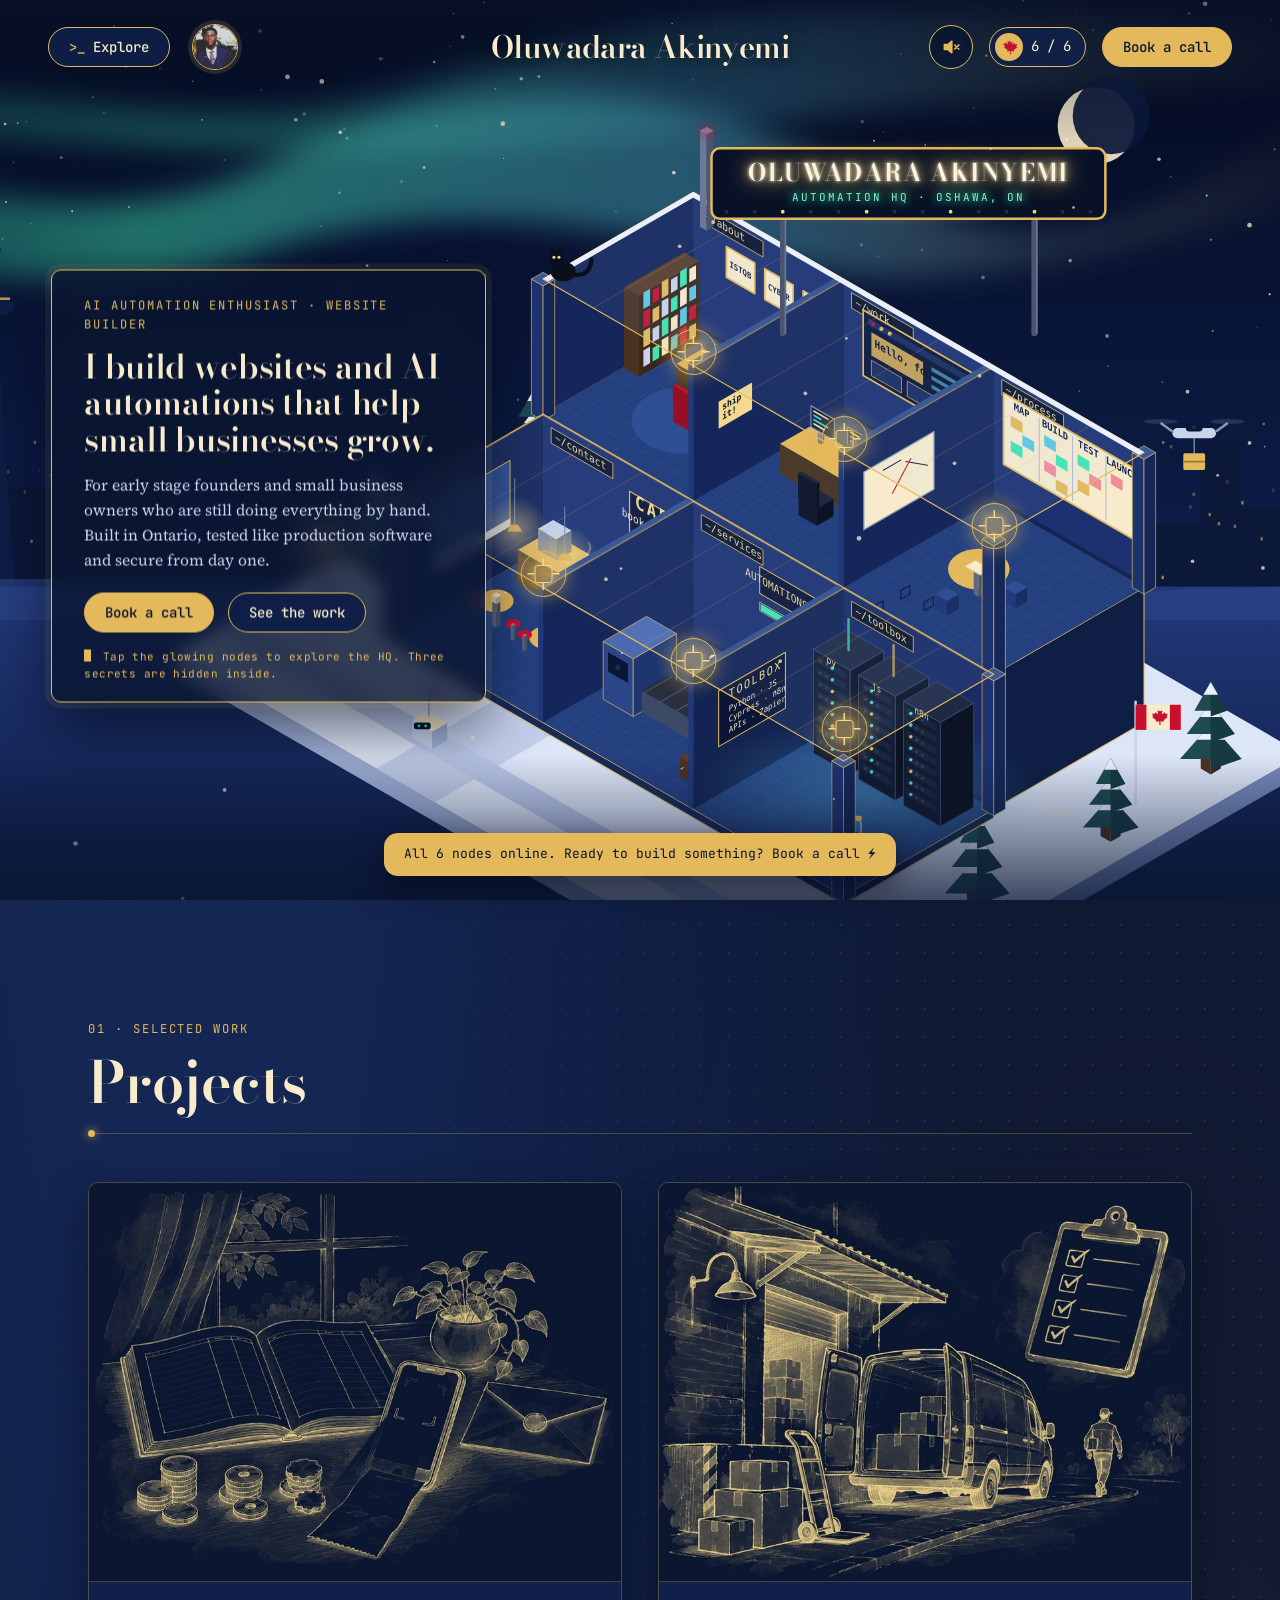
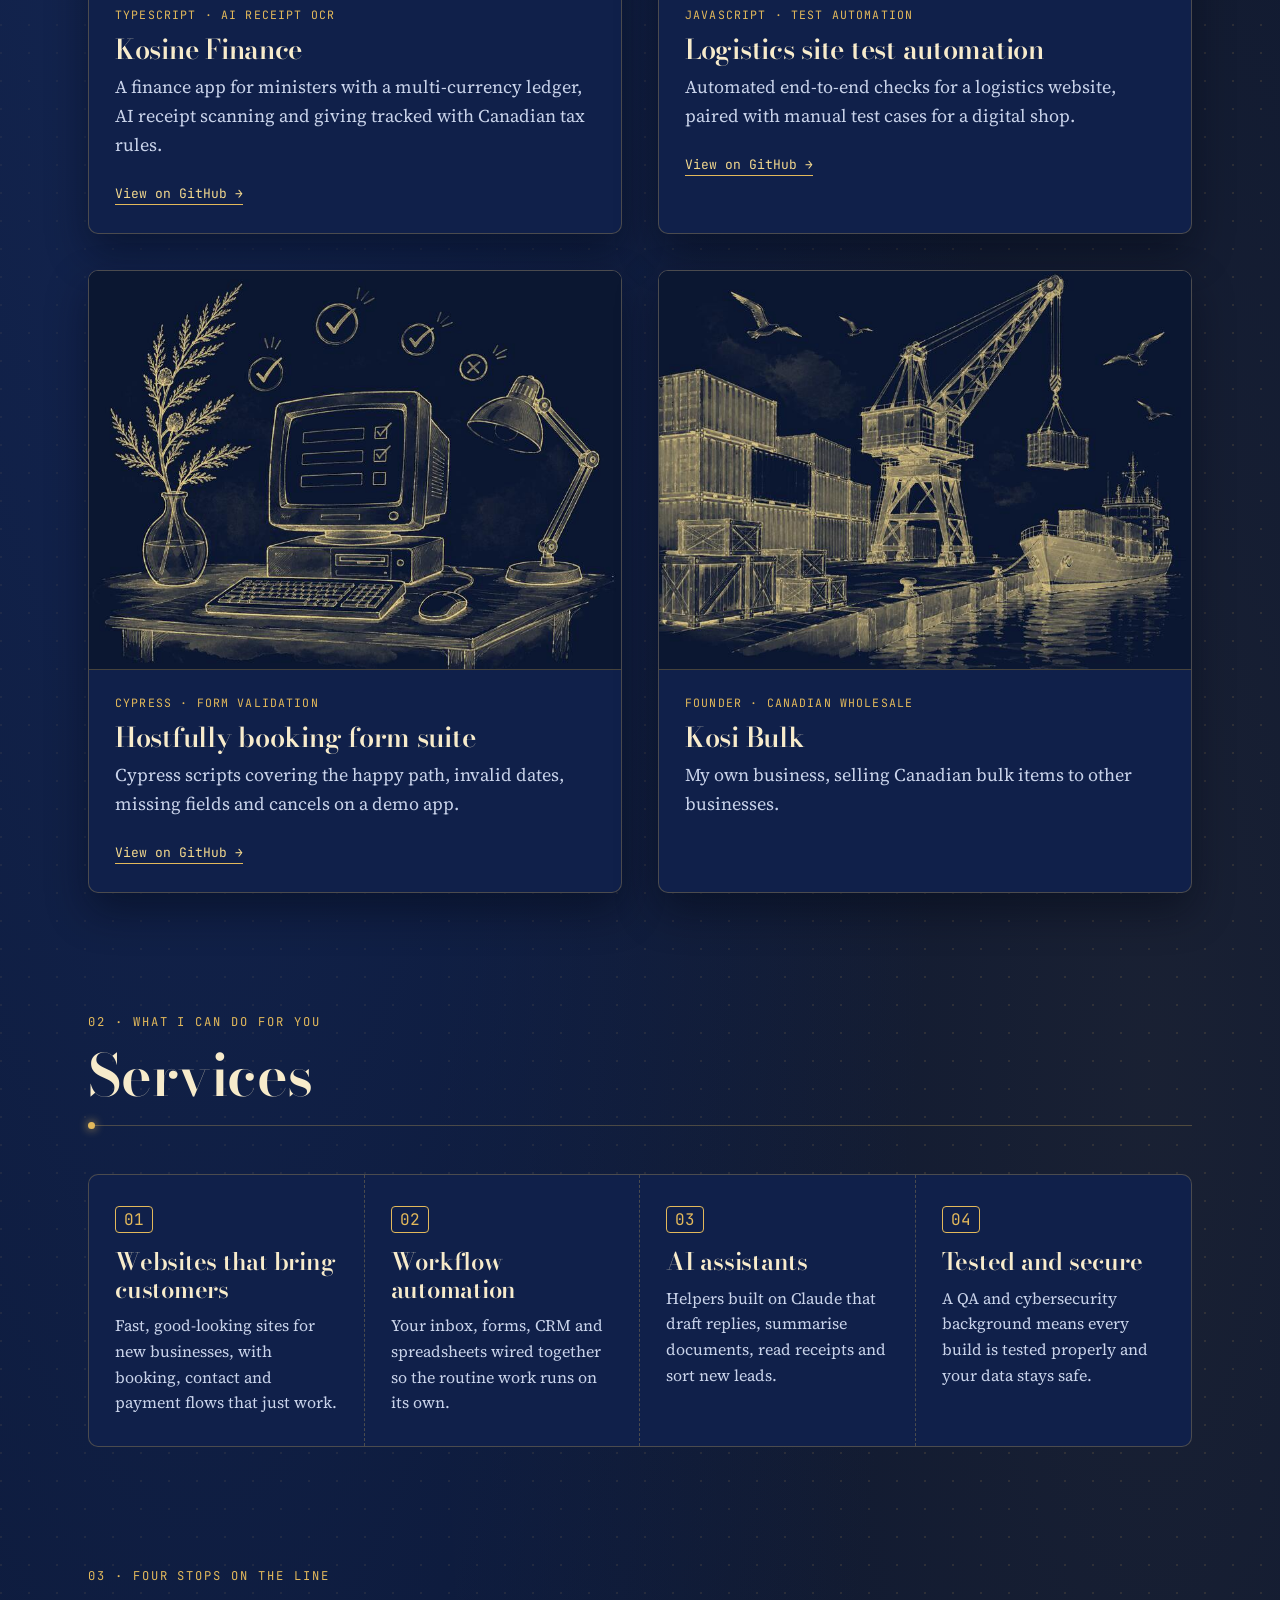
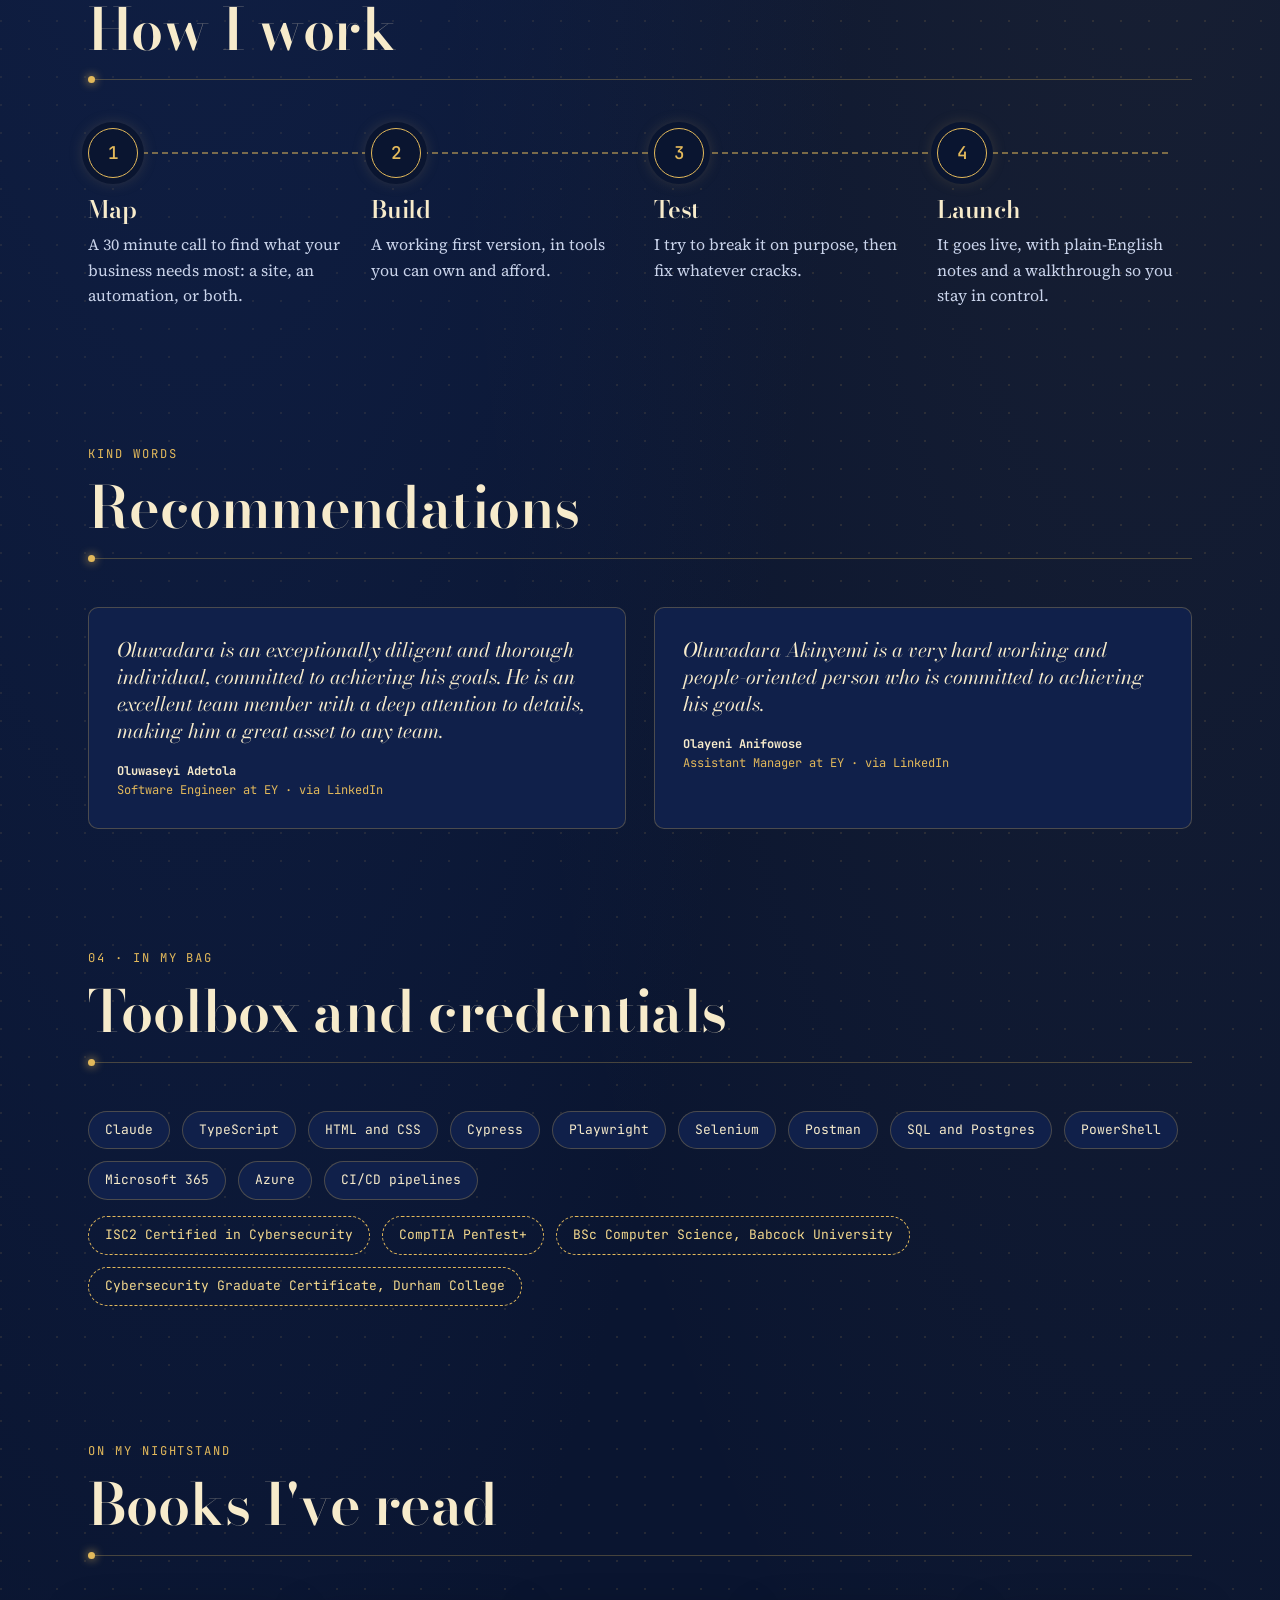
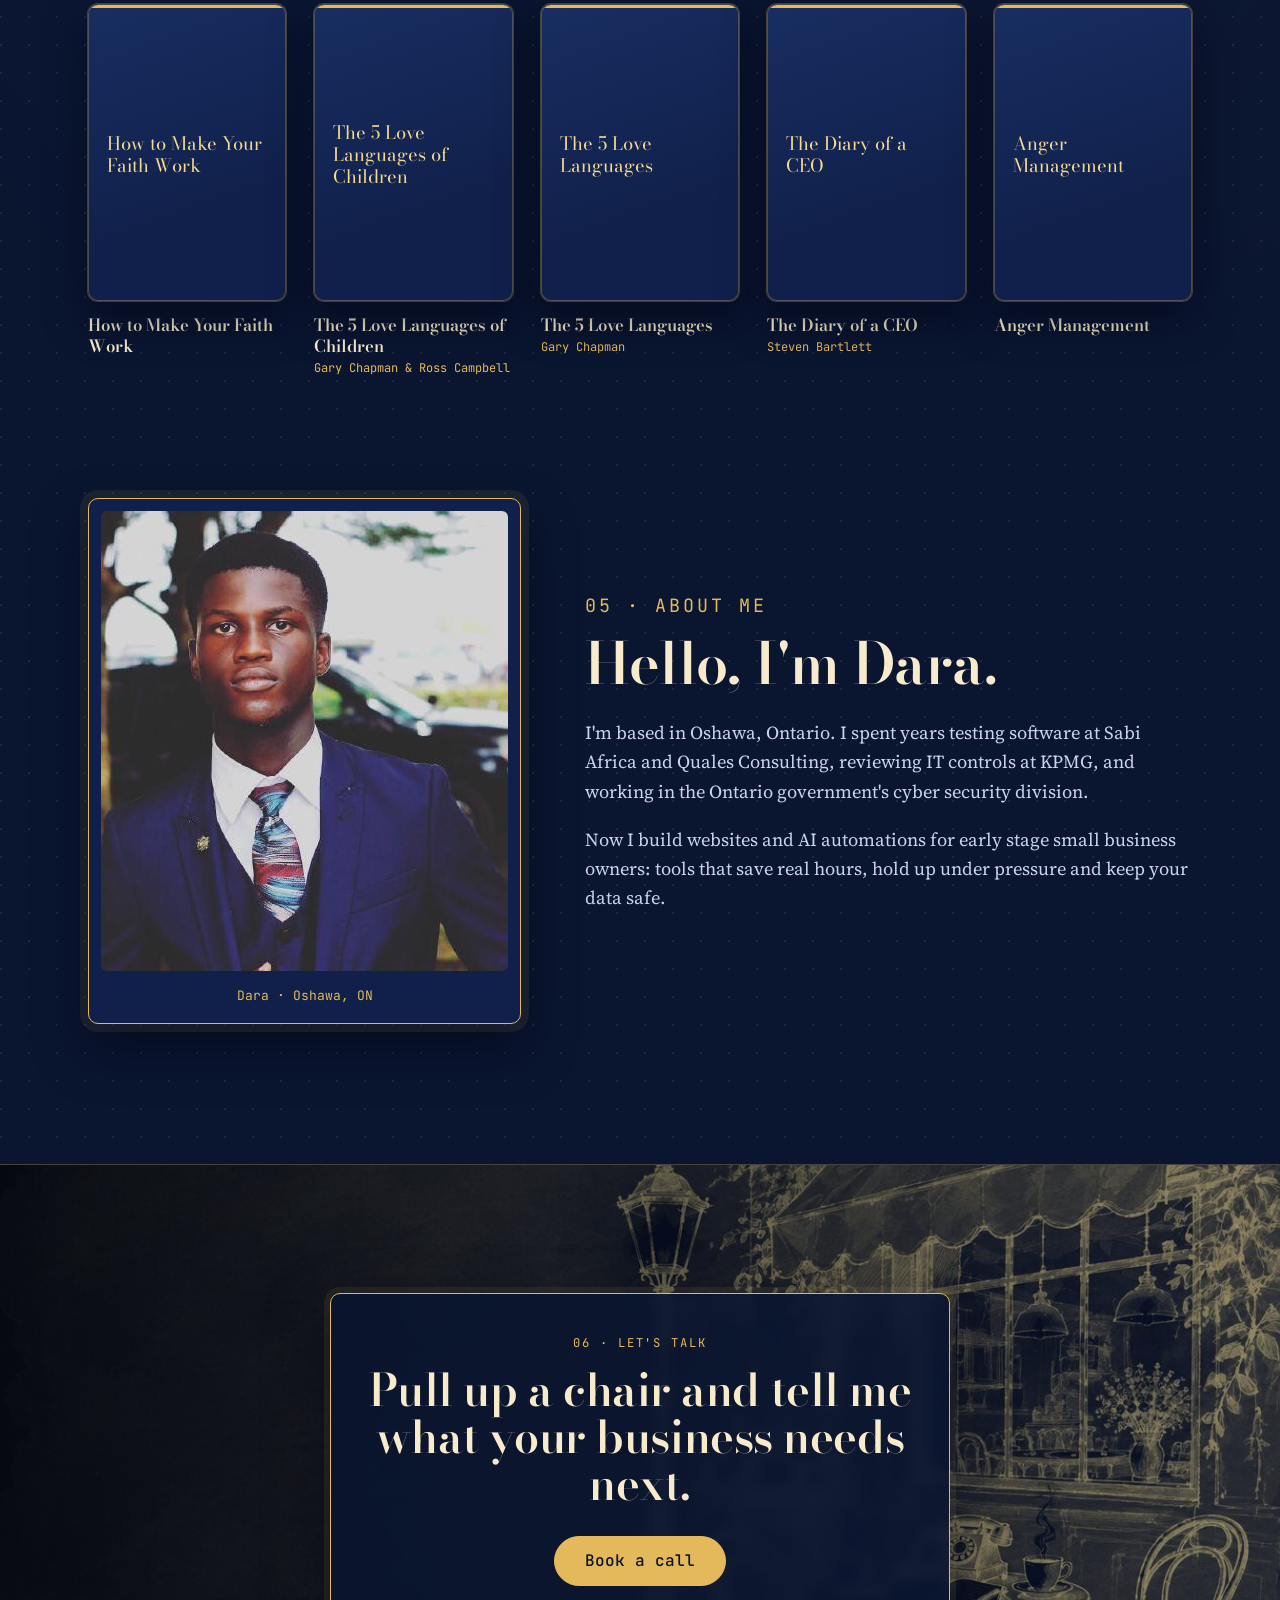
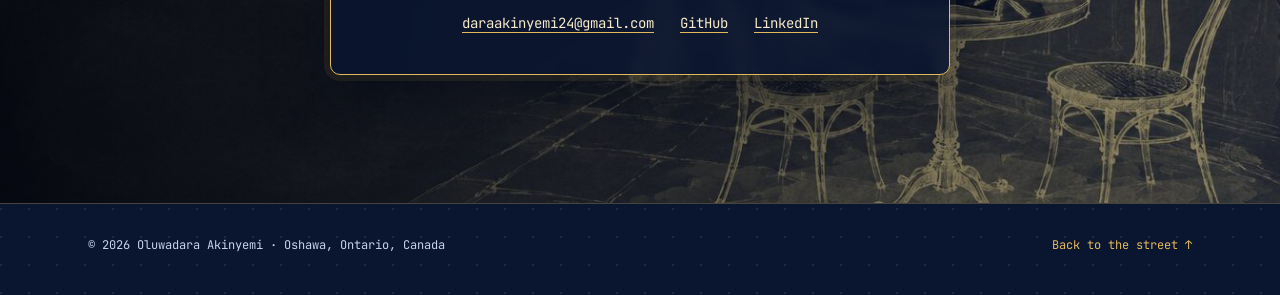
==== commit 0f254e67: "Add LinkedIn recommendations and a books-read section Co-Authored-By: Claude Opus 5.5 <noreply@anthr" ====
--- a/index.html
+++ b/index.html
@@ -166,19 +166,20 @@
     </ol>
   </section>
 
-  <!-- TESTIMONIALS: hidden until real quotes are added. Remove the "hidden" attribute after filling them in. -->
-  <section class="section" id="testimonials" hidden>
+  <section class="section" id="testimonials">
     <div class="section-head">
       <p class="eyebrow">Kind words</p>
-      <h2>Testimonials</h2>
-    </div>
-    <div class="quotes">
-      <!--
+      <h2>Recommendations</h2>
+    </div>
+    <div class="quotes quotes-2">
       <figure class="quote">
-        <blockquote>Their words go here.</blockquote>
-        <figcaption><strong>Name</strong> Role, Company</figcaption>
+        <blockquote>Oluwadara is an exceptionally diligent and thorough individual, committed to achieving his goals. He is an excellent team member with a deep attention to details, making him a great asset to any team.</blockquote>
+        <figcaption><strong>Oluwaseyi Adetola</strong> Software Engineer at EY · via LinkedIn</figcaption>
       </figure>
-      -->
+      <figure class="quote">
+        <blockquote>Oluwadara Akinyemi is a very hard working and people-oriented person who is committed to achieving his goals.</blockquote>
+        <figcaption><strong>Olayeni Anifowose</strong> Assistant Manager at EY · via LinkedIn</figcaption>
+      </figure>
     </div>
   </section>
 
@@ -192,6 +193,38 @@
     </ul>
     <ul class="chips chips-cert">
       <li>ISC2 Certified in Cybersecurity</li><li>CompTIA PenTest+</li><li>BSc Computer Science, Babcock University</li><li>Cybersecurity Graduate Certificate, Durham College</li>
+    </ul>
+  </section>
+
+  <section class="section" id="reading">
+    <div class="section-head">
+      <p class="eyebrow">On my nightstand</p>
+      <h2>Books I've read</h2>
+    </div>
+    <ul class="books">
+        <li class="book">
+          <div class="book-cover"><span class="book-fallback" aria-hidden="true">How to Make Your Faith Work</span></div>
+          <p class="book-title">How to Make Your Faith Work</p>
+        </li>
+        <li class="book">
+          <div class="book-cover"><span class="book-fallback" aria-hidden="true">The 5 Love Languages of Children</span><img src="https://covers.openlibrary.org/b/isbn/9780802412850-L.jpg?default=false" alt="Cover of The 5 Love Languages of Children" loading="lazy" onerror="this.remove()"></div>
+          <p class="book-title">The 5 Love Languages of Children</p>
+          <p class="book-author">Gary Chapman &amp; Ross Campbell</p>
+        </li>
+        <li class="book">
+          <div class="book-cover"><span class="book-fallback" aria-hidden="true">The 5 Love Languages</span><img src="https://covers.openlibrary.org/b/isbn/9780802412706-L.jpg?default=false" alt="Cover of The 5 Love Languages" loading="lazy" onerror="this.remove()"></div>
+          <p class="book-title">The 5 Love Languages</p>
+          <p class="book-author">Gary Chapman</p>
+        </li>
+        <li class="book">
+          <div class="book-cover"><span class="book-fallback" aria-hidden="true">The Diary of a CEO</span><img src="https://covers.openlibrary.org/b/isbn/9781847943538-L.jpg?default=false" alt="Cover of The Diary of a CEO" loading="lazy" onerror="this.remove()"></div>
+          <p class="book-title">The Diary of a CEO</p>
+          <p class="book-author">Steven Bartlett</p>
+        </li>
+        <li class="book">
+          <div class="book-cover"><span class="book-fallback" aria-hidden="true">Anger Management</span></div>
+          <p class="book-title">Anger Management</p>
+        </li>
     </ul>
   </section>
 
--- a/styles.css
+++ b/styles.css
@@ -306,6 +306,16 @@
 .quote figcaption { font-family: var(--mono); font-size: 12px; color: var(--gold); }
 .quote figcaption strong { display: block; color: var(--cream); }
 
+.quotes-2 { grid-template-columns: repeat(2, 1fr); }
+
+.books { list-style: none; margin: 0; padding: 0; display: grid; grid-template-columns: repeat(5, 1fr); gap: 28px; }
+.book-cover { position: relative; aspect-ratio: 2 / 3; border-radius: var(--radius); overflow: hidden; background: linear-gradient(160deg, var(--navy-2), var(--navy) 70%); border: 1px solid var(--line); box-shadow: var(--shadow); transition: transform .3s ease, border-color .3s ease; }
+.book:hover .book-cover { transform: translateY(-4px); border-color: var(--gold); }
+.book-cover img { position: absolute; inset: 0; width: 100%; height: 100%; object-fit: cover; }
+.book-fallback { position: absolute; inset: 0; display: flex; align-items: center; padding: 18px; font-family: var(--display); font-size: 1.15rem; line-height: 1.2; color: var(--gold-2); border-top: 3px solid var(--gold); }
+.book-title { margin: 14px 0 2px; font-family: var(--display); font-weight: 600; font-size: 1.05rem; line-height: 1.25; color: var(--cream); }
+.book-author { margin: 0; font-family: var(--mono); font-size: 12px; color: var(--gold); }
+
 .chips { list-style: none; margin: 0 0 16px; padding: 0; display: flex; flex-wrap: wrap; gap: 12px; }
 .chips li {
   font-family: var(--mono); font-size: 13px; color: var(--cream);
@@ -376,6 +386,7 @@
   .steps::before { display: none; }
   .about { gap: 40px; }
   .quotes { grid-template-columns: 1fr 1fr; }
+  .books { grid-template-columns: repeat(3, 1fr); }
 }
 
 /* ---------- Swipeable street on tablets and phones ---------- */
@@ -422,6 +433,7 @@
   .steps li { display: grid; grid-template-columns: 50px 1fr; column-gap: 18px; }
   .steps li .step-no { grid-row: span 2; margin: 0; }
   .quotes { grid-template-columns: 1fr; }
+  .books { grid-template-columns: repeat(2, 1fr); gap: 20px; }
   .about { grid-template-columns: 1fr; }
   .about-photo { max-width: 320px; margin: 0 auto; }
   .contact { margin-top: 96px; min-height: 560px; }
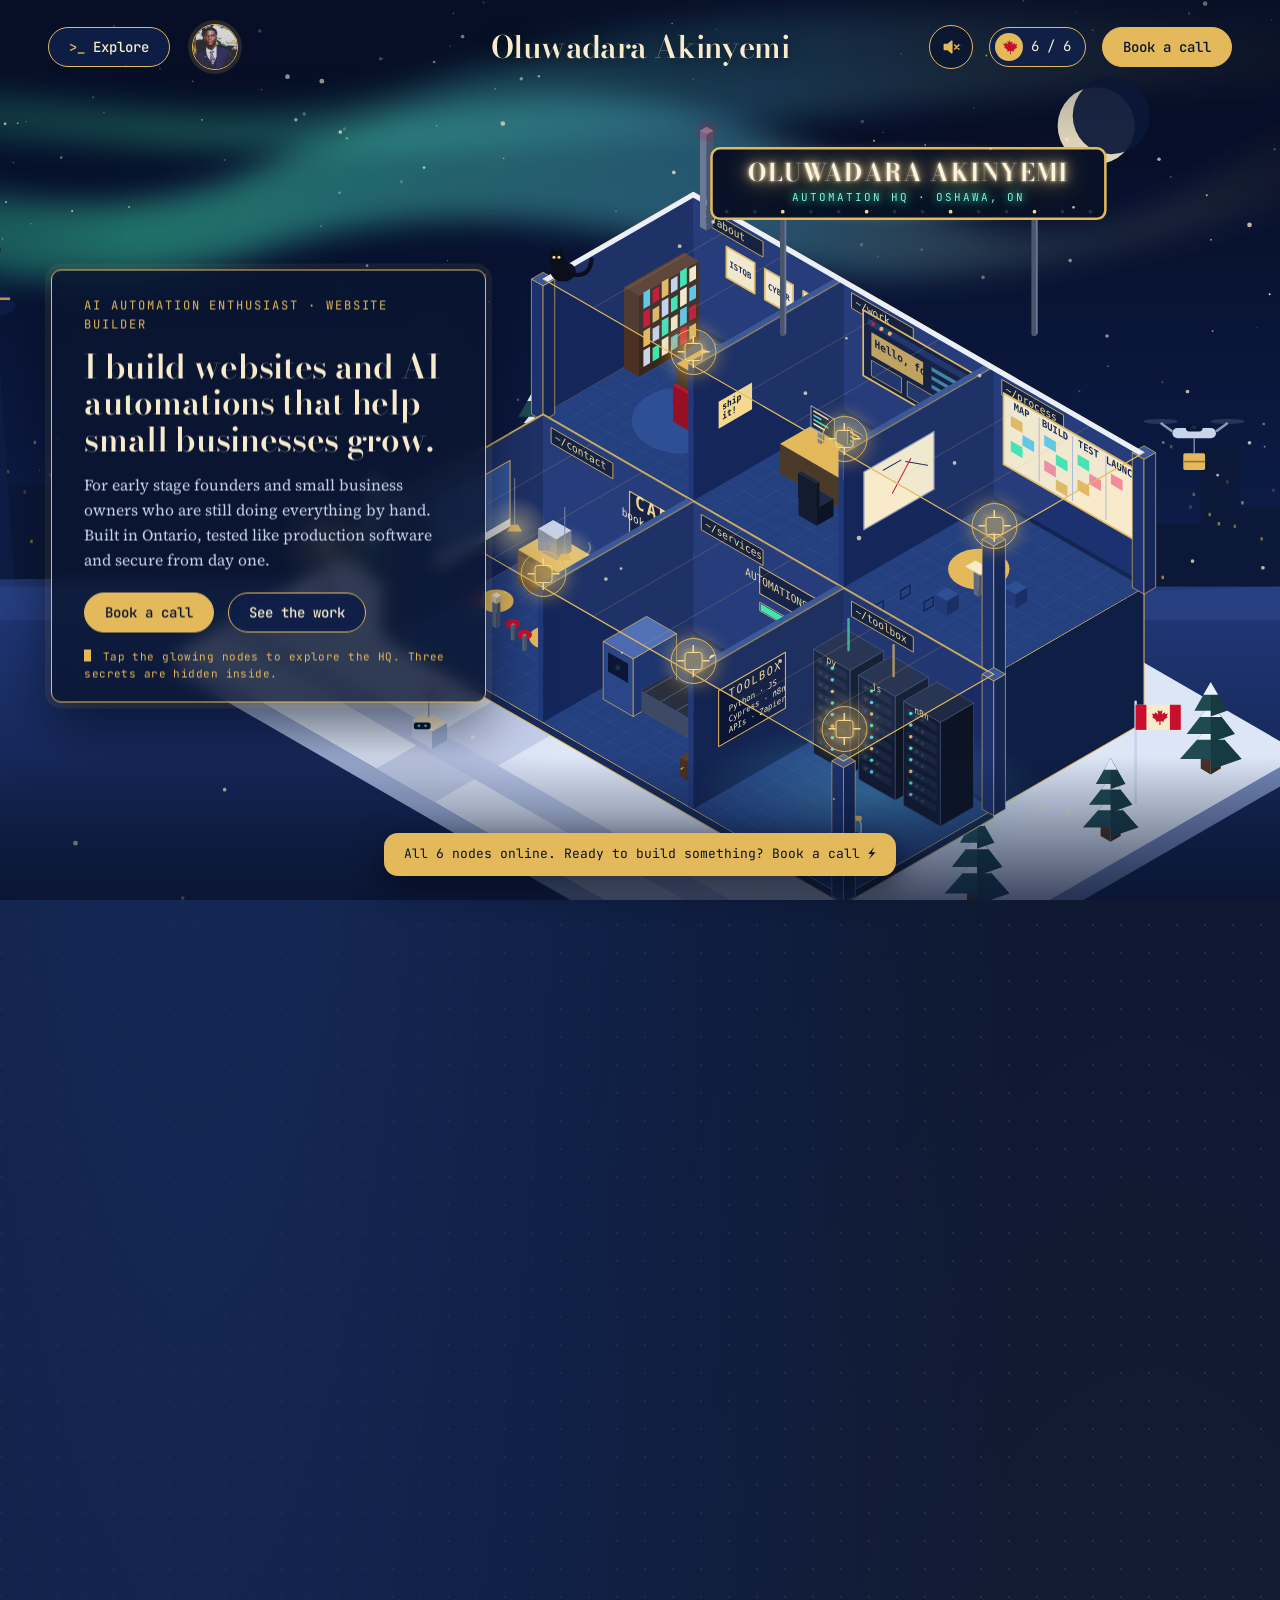
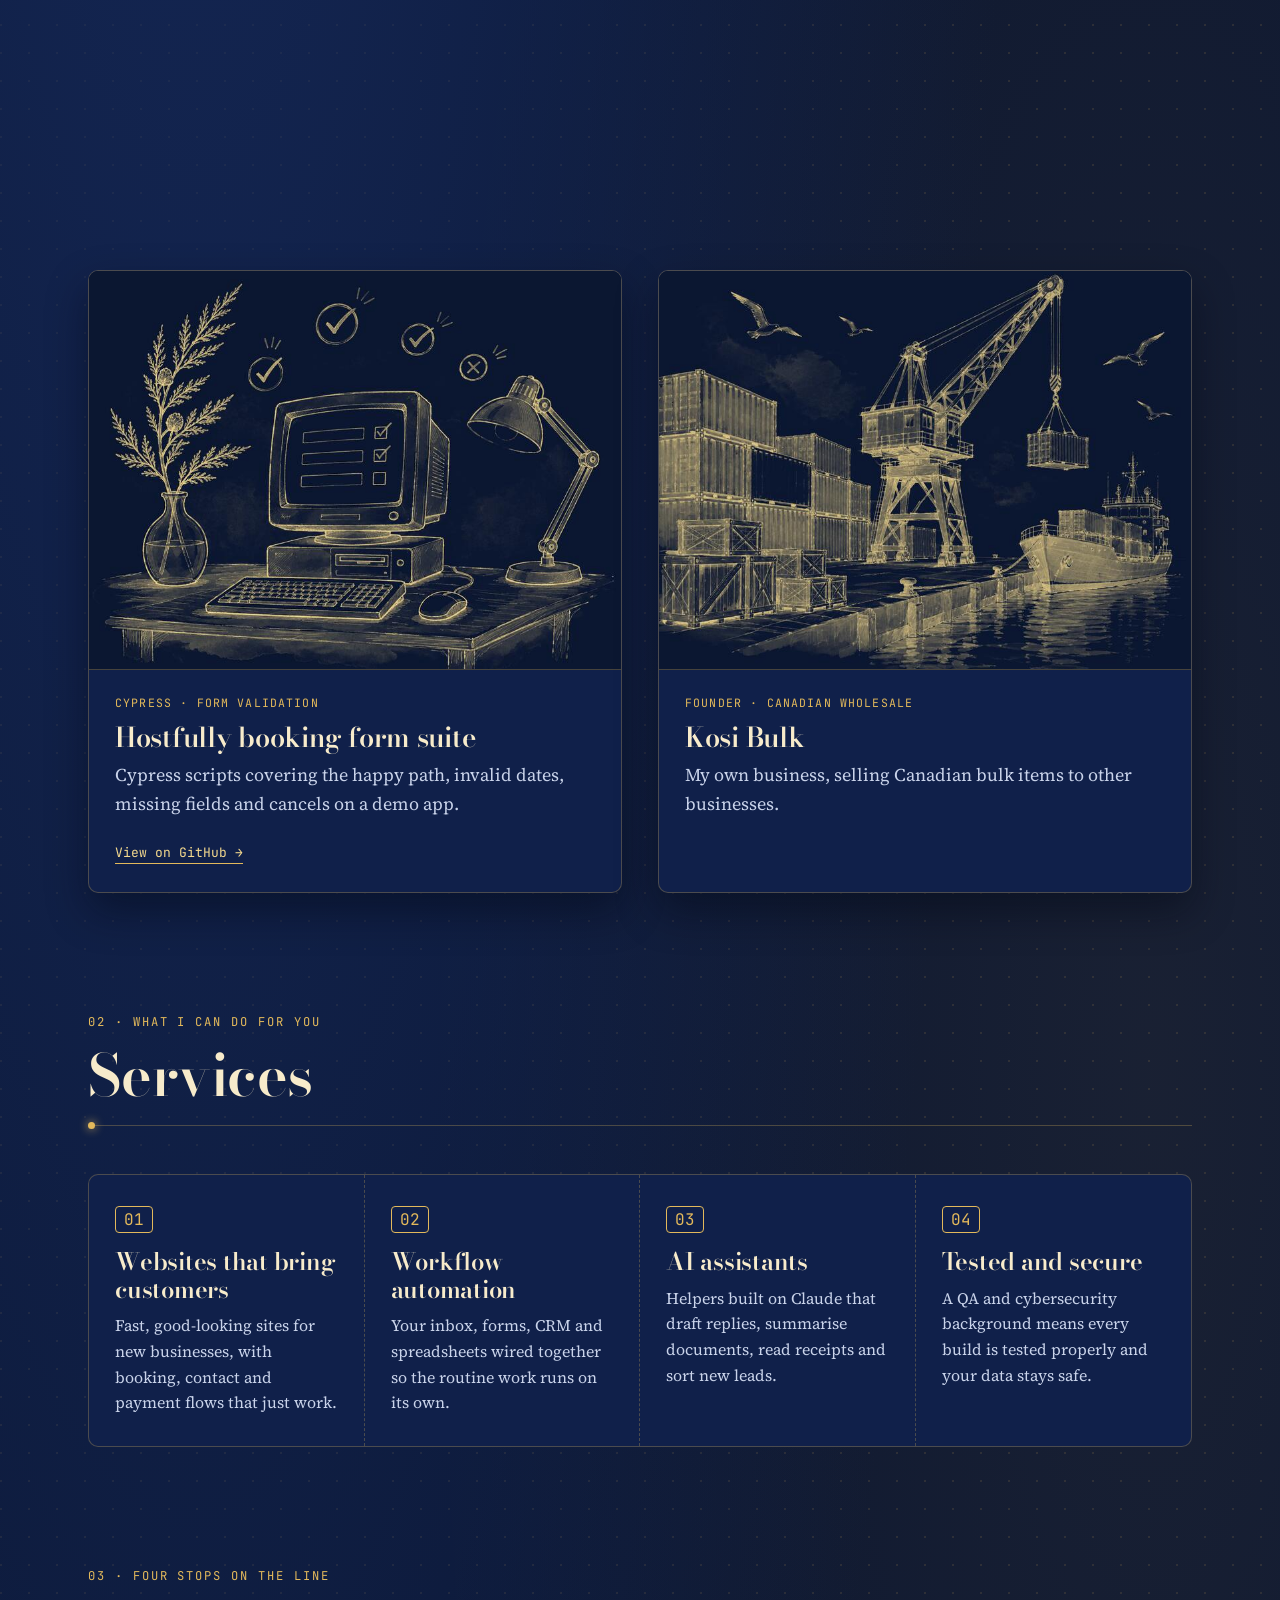
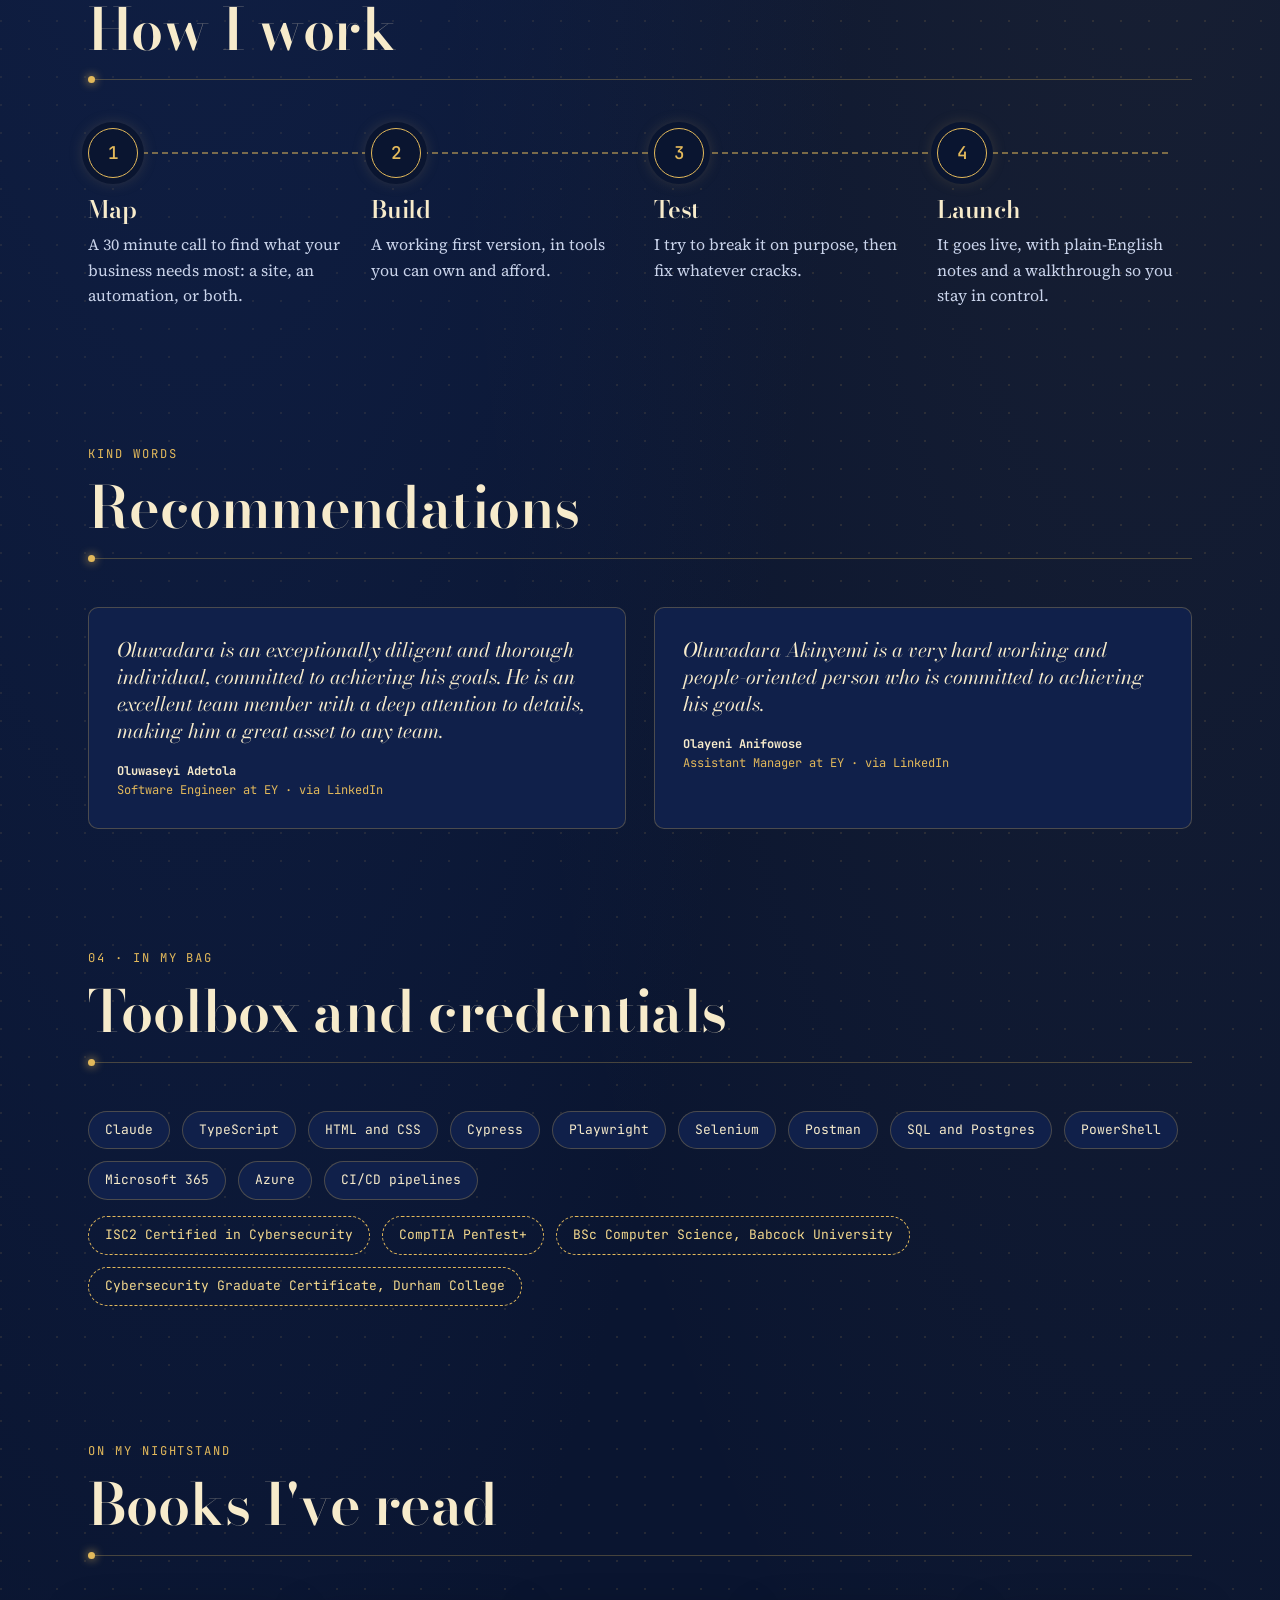
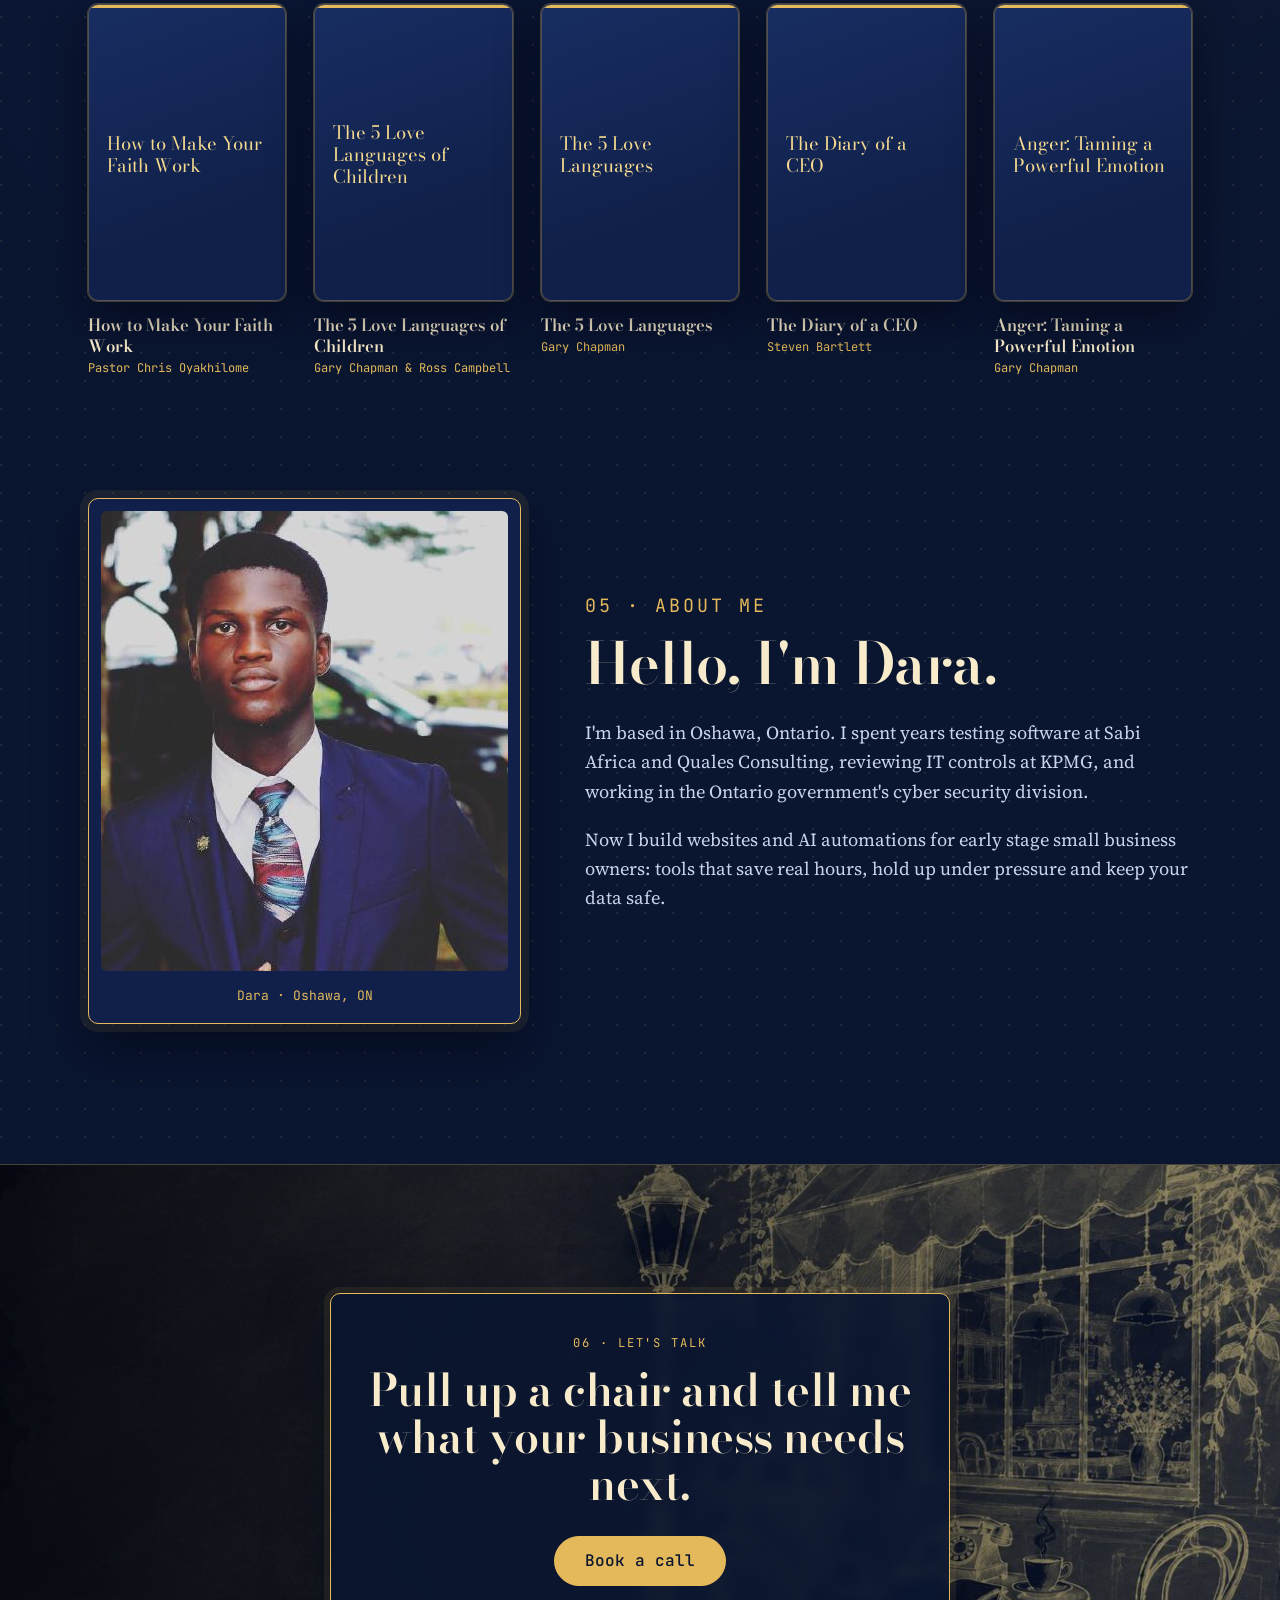
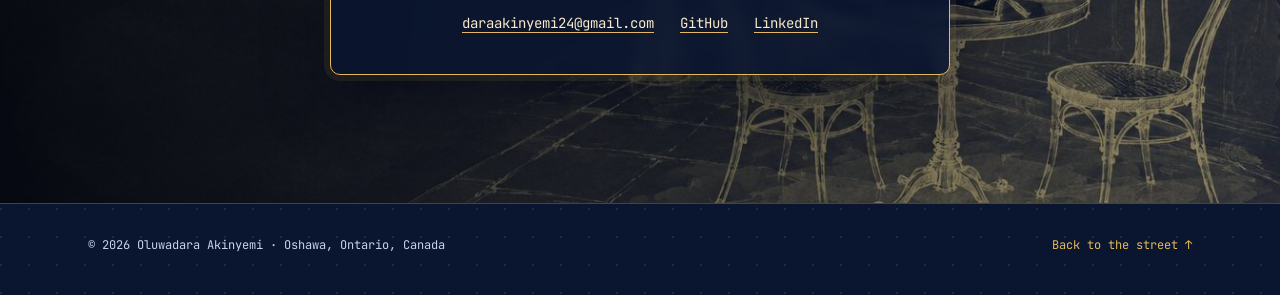
==== commit 9eba68e4: "Add book authors and publisher cover images Co-Authored-By: Claude Opus 5.5 <noreply@anthropic.com> " ====
--- a/index.html
+++ b/index.html
@@ -203,27 +203,29 @@
     </div>
     <ul class="books">
         <li class="book">
-          <div class="book-cover"><span class="book-fallback" aria-hidden="true">How to Make Your Faith Work</span></div>
+          <div class="book-cover"><span class="book-fallback" aria-hidden="true">How to Make Your Faith Work</span><img src="https://cdn.shopify.com/s/files/1/0674/5433/7265/files/2940011925931_p0.jpg?v=1765570369" alt="Cover of How to Make Your Faith Work by Pastor Chris Oyakhilome" loading="lazy" referrerpolicy="no-referrer" onerror="this.remove()"></div>
           <p class="book-title">How to Make Your Faith Work</p>
-        </li>
-        <li class="book">
-          <div class="book-cover"><span class="book-fallback" aria-hidden="true">The 5 Love Languages of Children</span><img src="https://covers.openlibrary.org/b/isbn/9780802412850-L.jpg?default=false" alt="Cover of The 5 Love Languages of Children" loading="lazy" onerror="this.remove()"></div>
+          <p class="book-author">Pastor Chris Oyakhilome</p>
+        </li>
+        <li class="book">
+          <div class="book-cover"><span class="book-fallback" aria-hidden="true">The 5 Love Languages of Children</span><img src="https://www.tatteredcover.com/cdn/shop/files/9780802412850_p0.jpg?v=1771579818&amp;width=600" alt="Cover of The 5 Love Languages of Children by Gary Chapman &amp; Ross Campbell" loading="lazy" referrerpolicy="no-referrer" onerror="this.remove()"></div>
           <p class="book-title">The 5 Love Languages of Children</p>
           <p class="book-author">Gary Chapman &amp; Ross Campbell</p>
         </li>
         <li class="book">
-          <div class="book-cover"><span class="book-fallback" aria-hidden="true">The 5 Love Languages</span><img src="https://covers.openlibrary.org/b/isbn/9780802412706-L.jpg?default=false" alt="Cover of The 5 Love Languages" loading="lazy" onerror="this.remove()"></div>
+          <div class="book-cover"><span class="book-fallback" aria-hidden="true">The 5 Love Languages</span><img src="https://www.tatteredcover.com/cdn/shop/files/9780802412706_p0.jpg?v=1771578413&amp;width=600" alt="Cover of The 5 Love Languages by Gary Chapman" loading="lazy" referrerpolicy="no-referrer" onerror="this.remove()"></div>
           <p class="book-title">The 5 Love Languages</p>
           <p class="book-author">Gary Chapman</p>
         </li>
         <li class="book">
-          <div class="book-cover"><span class="book-fallback" aria-hidden="true">The Diary of a CEO</span><img src="https://covers.openlibrary.org/b/isbn/9781847943538-L.jpg?default=false" alt="Cover of The Diary of a CEO" loading="lazy" onerror="this.remove()"></div>
+          <div class="book-cover"><span class="book-fallback" aria-hidden="true">The Diary of a CEO</span><img src="https://cdn.penguin.co.uk/dam-assets/books/9781529146509/9781529146509-jacket-large.jpg" alt="Cover of The Diary of a CEO by Steven Bartlett" loading="lazy" referrerpolicy="no-referrer" onerror="this.remove()"></div>
           <p class="book-title">The Diary of a CEO</p>
           <p class="book-author">Steven Bartlett</p>
         </li>
         <li class="book">
-          <div class="book-cover"><span class="book-fallback" aria-hidden="true">Anger Management</span></div>
-          <p class="book-title">Anger Management</p>
+          <div class="book-cover"><span class="book-fallback" aria-hidden="true">Anger: Taming a Powerful Emotion</span><img src="https://www.tatteredcover.com/cdn/shop/files/9780802413147_p0.jpg?v=1771577996&amp;width=600" alt="Cover of Anger: Taming a Powerful Emotion by Gary Chapman" loading="lazy" referrerpolicy="no-referrer" onerror="this.remove()"></div>
+          <p class="book-title">Anger: Taming a Powerful Emotion</p>
+          <p class="book-author">Gary Chapman</p>
         </li>
     </ul>
   </section>
